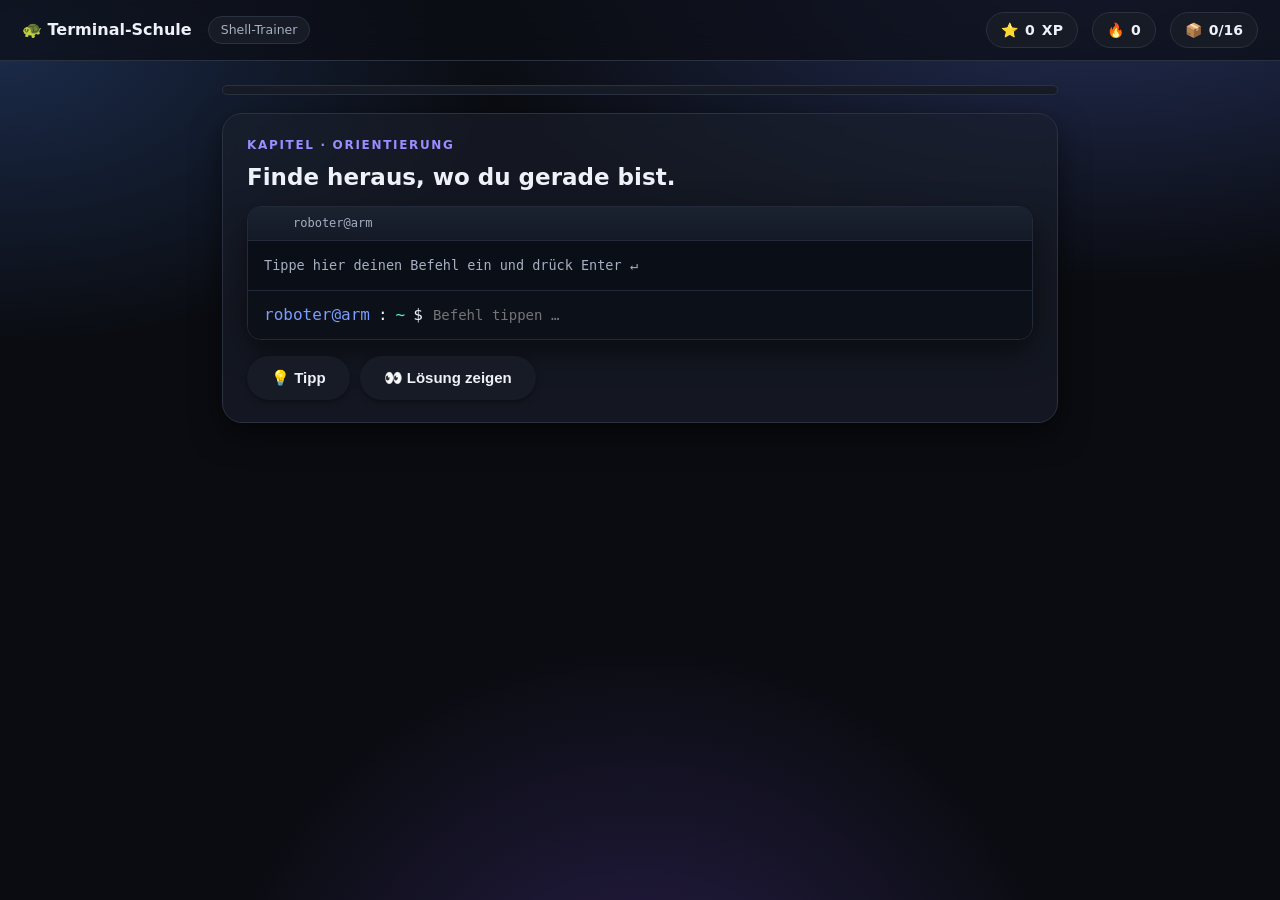
==== lernen/trainer/index.html @ f3b768ee "Lern-Website "Terminal-Schule" + Duolingo-Shell-Trainer + GH-Pages-Deploy Neuer Ordner lernen/ als e" ====
<!doctype html>
<html lang="de">
<head>
<meta charset="utf-8">
<meta name="viewport" content="width=device-width, initial-scale=1">
<title>Shell-Trainer 🎮 — Terminal-Schule</title>
<link rel="stylesheet" href="../style.css">
<style>
  .tnav{display:flex;align-items:center;gap:16px;padding:12px 22px;border-bottom:1px solid var(--outline);
    background:rgba(12,14,20,.7);backdrop-filter:blur(14px);position:sticky;top:0;z-index:50;}
  .stats{display:flex;gap:14px;margin-left:auto;align-items:center;flex-wrap:wrap;}
  .pill{display:flex;align-items:center;gap:7px;background:var(--surface-2);border:1px solid var(--outline);
    border-radius:999px;padding:6px 14px;font-weight:700;font-size:14px;}
  .bar{height:10px;border-radius:999px;background:var(--surface-2);overflow:hidden;border:1px solid var(--outline);}
  .bar>i{display:block;height:100%;background:var(--grad2);width:0;transition:width .4s;}
  .panel{max-width:880px;margin:24px auto;padding:0 22px;}
  .aufgabe{background:var(--glass);border:1px solid var(--outline);border-radius:var(--r);padding:22px 24px;
    box-shadow:var(--e2);backdrop-filter:blur(8px);}
  .aufgabe .kap{font-size:12px;font-weight:800;letter-spacing:.14em;text-transform:uppercase;color:var(--violet);}
  .aufgabe h2{font-size:23px;margin:8px 0 6px;}
  .hint{margin-top:12px;padding:12px 14px;border-radius:12px;background:#1a2236;border:1px dashed #3a4a6e;
    color:#cdd9f2;font-size:14px;display:none;}
  .hint code,.aufgabe code{background:#0b0f17;padding:2px 7px;border-radius:6px;color:var(--termgreen);font-family:ui-monospace,monospace;}
  .konsole{margin-top:16px;background:#0a0e16;border:1px solid #232b3a;border-radius:14px;box-shadow:var(--e2);overflow:hidden;}
  .konsole .bar2{display:flex;align-items:center;gap:8px;height:34px;padding:0 13px;background:linear-gradient(180deg,#1b2230,#141a26);border-bottom:1px solid #232b3a;}
  .scroll{padding:14px 16px;max-height:300px;overflow:auto;font-family:ui-monospace,monospace;font-size:13.5px;line-height:1.55;color:#d7e3f4;white-space:pre-wrap;}
  .scroll .pr{color:var(--primary);} .scroll .cmd{color:#fff;} .scroll .dir{color:var(--cyan);}
  .scroll .ok{color:var(--termgreen);} .scroll .err{color:#ff8585;} .scroll .mut{color:var(--muted);}
  .eingabe{display:flex;align-items:center;gap:8px;padding:11px 16px;border-top:1px solid #232b3a;background:#0b1019;font-family:ui-monospace,monospace;}
  .eingabe .pr{color:var(--primary);white-space:nowrap;} .eingabe .dir{color:var(--cyan);}
  .eingabe input{flex:1;background:transparent;border:none;outline:none;color:#fff;font-family:ui-monospace,monospace;font-size:14px;}
  .aktionen{display:flex;gap:10px;flex-wrap:wrap;margin-top:16px;}
  .erfolg{display:none;margin-top:16px;padding:16px 18px;border-radius:14px;background:linear-gradient(135deg,#143a2a,#16352f);
    border:1px solid #2f7a5a;color:#caffe6;font-weight:600;align-items:center;gap:12px;}
  .erfolg.an{display:flex;}
  .konfetti{position:fixed;top:-20px;font-size:22px;pointer-events:none;z-index:99;animation:fall linear forwards;}
  @keyframes fall{to{transform:translateY(105vh) rotate(540deg);opacity:.9;}}
  .ende{text-align:center;}
  .ende .pokal{font-size:70px;}
</style>
</head>
<body>

<div class="tnav">
  <a class="logo" href="../" style="text-decoration:none;color:var(--text);font-weight:800;">🐢 Terminal-Schule</a>
  <span class="badge">Shell-Trainer</span>
  <div class="stats">
    <span class="pill">⭐ <span id="xp">0</span> XP</span>
    <span class="pill">🔥 <span id="streak">0</span></span>
    <span class="pill">📦 <span id="fortschritt">0/0</span></span>
  </div>
</div>

<div class="panel">
  <div class="bar" style="margin-bottom:18px;"><i id="balken"></i></div>
  <div id="inhalt"></div>
</div>

<script>
/* ---------------- simuliertes Dateisystem ---------------- */
const HOME = ["home","roboter"];
const frischesFS = () => ({home:{t:"d",c:{roboter:{t:"d",c:{
  roboterarm:{t:"d",c:{
    service:{t:"d",c:{"robot_service.py":{t:"f",c:"# der Roboter-Webserver"}}},
    web:{t:"d",c:{}},
    deploy:{t:"d",c:{"hotspot.sh":{t:"f",c:"#!/usr/bin/env bash"}}},
    "README.md":{t:"f",c:"# roboterarm\nDein Roboterarm zum Selberbauen!"},
    "install.sh":{t:"f",c:"#!/usr/bin/env bash"}
  }},
  bilder:{t:"d",c:{"arm.png":{t:"f",c:"(ein Bild)"},"katze.jpg":{t:"f",c:"(miau)"}}},
  "notizen.txt":{t:"f",c:"Hallo Roboter! Heute lerne ich das Terminal."}
}}}}});
let FS, cwd;
function reset(){ FS = frischesFS(); cwd = HOME.slice(); }
function knoten(arr){ let n={t:"d",c:FS}; for(const s of arr){ if(!n.c||!n.c[s]) return null; n=n.c[s]; } return n; }
function elternC(arr){ const p=arr.slice(0,-1); const n=knoten(p); return n&&n.t==="d"?n.c:null; }
function aufloesen(arg){
  let segs;
  if(arg==="~"||arg===undefined) return HOME.slice();
  if(arg.startsWith("/")) segs=arg.split("/").filter(Boolean);
  else if(arg.startsWith("~/")) segs=HOME.concat(arg.slice(2).split("/").filter(Boolean));
  else segs=cwd.concat(arg.split("/").filter(Boolean));
  const out=[]; for(const s of segs){ if(s===".")continue; if(s===".."){out.pop();} else out.push(s); }
  return out;
}
function pfadStr(arr){
  if(arr.length>=2&&arr[0]==="home"&&arr[1]==="roboter"){
    const rest=arr.slice(2); return rest.length?"~/"+rest.join("/"):"~";
  }
  return "/"+arr.join("/");
}
const esc = s => String(s).replace(/[&<>]/g,c=>({"&":"&amp;","<":"&lt;",">":"&gt;"}[c]));

/* ---------------- Befehle ---------------- */
function fuehreAus(zeile){
  const t = zeile.trim().match(/"[^"]*"|\S+/g) || [];
  const name = t[0], args = t.slice(1).map(a=>a.replace(/^"|"$/g,""));
  const o = [];
  const fehler = m => o.push(`<span class="err">${esc(m)}</span>`);
  if(!name) return {o, name:"", args};
  switch(name){
    case "pwd": o.push(pfadStr(cwd)); break;
    case "ls": {
      const ziel = args.find(a=>!a.startsWith("-"));
      const n = knoten(ziel?aufloesen(ziel):cwd);
      if(!n) fehler(`ls: ${ziel}: nicht gefunden`);
      else if(n.t==="f") o.push(esc(ziel));
      else { const k=Object.keys(n.c); o.push(k.length?k.map(x=>n.c[x].t==="d"?`<span class="dir">${esc(x)}/</span>`:esc(x)).join("  "):'<span class="mut">(leer)</span>'); }
      break;
    }
    case "cd": {
      const arr = aufloesen(args[0]); const n = knoten(arr);
      if(!n) fehler(`cd: ${args[0]}: nicht gefunden`);
      else if(n.t!=="d") fehler(`cd: ${args[0]}: kein Ordner`);
      else cwd = arr;
      break;
    }
    case "cat": {
      if(!args[0]){ fehler("cat: welche Datei?"); break; }
      const n = knoten(aufloesen(args[0]));
      if(!n) fehler(`cat: ${args[0]}: nicht gefunden`);
      else if(n.t!=="f") fehler(`cat: ${args[0]}: ist ein Ordner`);
      else o.push(esc(n.c));
      break;
    }
    case "mkdir": {
      if(!args[0]){ fehler("mkdir: welcher Name?"); break; }
      const c = knoten(cwd).c; if(c[args[0]]) fehler(`mkdir: ${args[0]}: gibt es schon`);
      else c[args[0]]={t:"d",c:{}};
      break;
    }
    case "touch": {
      if(!args[0]){ fehler("touch: welcher Name?"); break; }
      knoten(cwd).c[args[0]] ??= {t:"f",c:""};
      break;
    }
    case "rm": {
      const ziel = args.find(a=>!a.startsWith("-"));
      if(!ziel){ fehler("rm: was löschen?"); break; }
      const arr=aufloesen(ziel), c=elternC(arr), nm=arr[arr.length-1];
      if(!c||!c[nm]) fehler(`rm: ${ziel}: nicht gefunden`);
      else if(c[nm].t==="d"&&!args.includes("-r")) fehler(`rm: ${ziel}: ist ein Ordner (nutze rm -r)`);
      else delete c[nm];
      break;
    }
    case "echo": {
      const i = args.indexOf(">");
      if(i>=0&&args[i+1]){ knoten(cwd).c[args[i+1]]={t:"f",c:args.slice(0,i).join(" ")}; }
      else o.push(esc(args.join(" ")));
      break;
    }
    case "clear": return {o:[], name, args, clear:true};
    case "help":
      o.push('Befehle: <span class="cmd">pwd ls cd cat mkdir touch rm echo clear</span>');
      o.push('Roboter: <span class="cmd">git pull · ./install.sh · python3 service/robot_service.py</span>');
      break;
    case "git":
      if(args[0]==="pull"){ pfadStr(cwd).includes("roboterarm") ? o.push('<span class="ok">Bereits aktuell.</span>') : fehler("git: hier ist kein Projekt (geh in roboterarm)"); }
      else fehler(`git: '${args[0]||""}' kenne ich hier nicht`);
      break;
    case "./install.sh":
      if(knoten(cwd).c&&knoten(cwd).c["install.sh"]){
        o.push('<span class="mut">Pakete werden installiert …</span>');
        o.push('<span class="mut">Servos werden eingerichtet …</span>');
        o.push('<span class="ok">✓ Fertig! Du kannst jetzt den Server starten.</span>');
      } else fehler("./install.sh: nicht gefunden (geh in roboterarm)");
      break;
    case "python3":
      if((args[0]||"").endsWith("robot_service.py"))
        o.push('<span class="ok">✓ Server läuft: http://10.42.0.1:8765</span>');
      else fehler(`python3: ${args[0]||""}: nicht gefunden`);
      break;
    case "sudo":
      if(args.join(" ").includes("restart roboterarm")) o.push('<span class="ok">✓ Dienst neu gestartet.</span>');
      else fehler("sudo: das brauchst du hier nicht");
      break;
    default: fehler(`${name}: Befehl nicht gefunden. Tippe help`);
  }
  return {o, name, args};
}

/* ---------------- Lektionen ---------------- */
const L = [
  {kap:"Orientierung", text:"Finde heraus, <b>wo</b> du gerade bist.", hint:"Der Befehl heißt <code>pwd</code> (print working directory).", loesung:"pwd", ok:c=>c.name==="pwd"},
  {kap:"Orientierung", text:"Lass dir anzeigen, <b>was</b> hier alles liegt.", hint:"<code>ls</code> = list (auflisten).", loesung:"ls", ok:c=>c.name==="ls"},
  {kap:"Bewegen", text:"Geh in den Ordner <code>roboterarm</code> hinein.", hint:"<code>cd ordnername</code> = change directory.", loesung:"cd roboterarm", ok:c=>c.cwd==="~/roboterarm"},
  {kap:"Bewegen", text:"Schau nach, was im Roboter-Projekt steckt.", hint:"Wieder <code>ls</code> — aber jetzt bist du woanders.", loesung:"ls", ok:c=>c.name==="ls"&&c.cwd==="~/roboterarm"},
  {kap:"Bewegen", text:"Geh noch tiefer — in den Ordner <code>service</code>.", hint:"<code>cd service</code>", loesung:"cd service", ok:c=>c.cwd.endsWith("/service")},
  {kap:"Bewegen", text:"Geh einen Ordner <b>zurück</b>.", hint:"Zwei Punkte bedeuten: einen hoch. <code>cd ..</code>", loesung:"cd ..", ok:c=>c.cwd==="~/roboterarm"},
  {kap:"Bewegen", text:"Geh ganz zurück <b>nach Hause</b> (dein Start-Ordner).", hint:"<code>cd</code> ohne alles, oder <code>cd ~</code>", loesung:"cd", ok:c=>c.cwd==="~"},
  {kap:"Lesen", text:"Lies die Datei <code>notizen.txt</code> vor.", hint:"<code>cat dateiname</code> zeigt den Inhalt.", loesung:"cat notizen.txt", ok:c=>c.name==="cat"&&c.args[0]==="notizen.txt"},
  {kap:"Erschaffen", text:"Erstelle einen neuen Ordner namens <code>meine_posen</code>.", hint:"<code>mkdir meine_posen</code>", loesung:"mkdir meine_posen", ok:c=>!!(knoten(cwd).c&&knoten(cwd).c["meine_posen"])},
  {kap:"Erschaffen", text:"Erstelle eine leere Datei <code>idee.txt</code>.", hint:"<code>touch idee.txt</code>", loesung:"touch idee.txt", ok:c=>!!(knoten(cwd).c&&knoten(cwd).c["idee.txt"])},
  {kap:"Aufräumen", text:"Lösche die Datei <code>idee.txt</code> wieder.", hint:"<code>rm idee.txt</code> (rm = remove).", loesung:"rm idee.txt", ok:c=>!(knoten(cwd).c&&knoten(cwd).c["idee.txt"])},
  {kap:"Aufräumen", text:"Mach den Bildschirm <b>sauber</b>.", hint:"<code>clear</code>", loesung:"clear", ok:c=>c.name==="clear"},
  {kap:"Roboter steuern", text:"Geh ins Projekt <code>roboterarm</code>.", hint:"<code>cd roboterarm</code> (von zu Hause aus).", loesung:"cd roboterarm", ok:c=>c.cwd==="~/roboterarm"},
  {kap:"Roboter steuern", text:"Hol die neueste Version mit <b>git</b>.", hint:"<code>git pull</code>", loesung:"git pull", ok:c=>c.name==="git"&&c.args[0]==="pull"},
  {kap:"Roboter steuern", text:"Installiere alles mit dem install-Skript.", hint:"<code>./install.sh</code> — der Punkt-Schrägstrich startet ein Skript hier.", loesung:"./install.sh", ok:c=>c.name==="./install.sh"},
  {kap:"Roboter steuern", text:"<b>Starte den Roboter-Server!</b> 🚀", hint:"<code>python3 service/robot_service.py</code>", loesung:"python3 service/robot_service.py", ok:c=>c.name==="python3"&&(c.args[0]||"").endsWith("robot_service.py")},
];

/* ---------------- Zustand & Rendern ---------------- */
let idx=0, xp=0, streak=0, tippBenutzt=false, verlauf=[];
function laden(){ try{ const s=JSON.parse(localStorage.getItem("shelltrainer")||"{}"); idx=s.idx||0; xp=s.xp||0; streak=s.streak||0; }catch(e){} }
function speichern(){ localStorage.setItem("shelltrainer", JSON.stringify({idx,xp,streak})); }

function termHTML(){
  const zeilen = verlauf.map(z=>z).join("\n");
  return `<div class="konsole">
    <div class="bar2"><span class="dot r"></span><span class="dot y"></span><span class="dot g"></span>
      <span class="titel" style="margin-left:8px;color:var(--muted);font-family:ui-monospace,monospace;font-size:12px;">roboter@arm</span></div>
    <div class="scroll" id="scroll">${zeilen||'<span class="mut">Tippe hier deinen Befehl ein und drück Enter ↵</span>'}</div>
    <div class="eingabe"><span class="pr">roboter@arm</span>:<span class="dir">${esc(pfadStr(cwd))}</span>$
      <input id="eingabe" autocomplete="off" autocapitalize="off" spellcheck="false" placeholder="Befehl tippen …"></div>
  </div>`;
}

function render(){
  const total=L.length;
  document.getElementById("xp").textContent=xp;
  document.getElementById("streak").textContent=streak;
  document.getElementById("fortschritt").textContent=`${Math.min(idx,total)}/${total}`;
  document.getElementById("balken").style.width=(idx/total*100)+"%";

  if(idx>=total){ ende(); return; }
  const l=L[idx];
  document.getElementById("inhalt").innerHTML=`
    <div class="aufgabe">
      <div class="kap">Kapitel · ${l.kap}</div>
      <h2>${l.text}</h2>
      <div class="hint" id="hint">💡 ${l.hint}</div>
      ${termHTML()}
      <div class="erfolg" id="erfolg"></div>
      <div class="aktionen">
        <button class="btn" onclick="zeigeHint()">💡 Tipp</button>
        <button class="btn" onclick="zeigeLoesung()">👀 Lösung zeigen</button>
        <button class="btn primary" id="weiter" style="display:none;margin-left:auto;" onclick="weiter()">Weiter →</button>
      </div>
    </div>`;
  const inp=document.getElementById("eingabe");
  inp.focus();
  inp.addEventListener("keydown",e=>{ if(e.key==="Enter"){ eingeben(inp.value); inp.value=""; } });
}

function eingeben(zeile){
  if(!zeile.trim()){ return; }
  const r=fuehreAus(zeile);
  verlauf.push(`<span class="pr">roboter@arm</span>:<span class="dir">${esc(pfadStr(cwd))}</span>$ <span class="cmd">${esc(zeile)}</span>`);
  if(r.clear){ verlauf=[]; }
  else r.o.forEach(z=>verlauf.push(z));
  const ctx={name:r.name,args:r.args,cwd:pfadStr(cwd)};
  const geschafft = L[idx].ok(ctx);
  // Terminal neu zeichnen, Eingabe-Fokus halten
  const scrollWrap=document.querySelector(".konsole");
  scrollWrap.outerHTML=termHTML();
  const inp=document.getElementById("eingabe");
  inp.addEventListener("keydown",e=>{ if(e.key==="Enter"){ eingeben(inp.value); inp.value=""; } });
  const sc=document.getElementById("scroll"); sc.scrollTop=sc.scrollHeight;
  if(geschafft) erfolg(); else inp.focus();
}

function erfolg(){
  const punkte = tippBenutzt?6:12;
  xp+=punkte; streak = tippBenutzt?0:streak+1; speichern();
  document.getElementById("xp").textContent=xp;
  document.getElementById("streak").textContent=streak;
  const e=document.getElementById("erfolg");
  e.className="erfolg an";
  e.innerHTML=`<span style="font-size:24px;">🎉</span> <b>Richtig!</b> +${punkte} XP${tippBenutzt?"":` · Serie 🔥${streak}`}`;
  document.getElementById("weiter").style.display="inline-flex";
  document.getElementById("eingabe").disabled=true;
  const lob=["Stark!","Perfekt!","Profi!","Weiter so!","Genau!"];
  if(!tippBenutzt&&Math.random()<.6) konfettiSchauer(8);
}

function weiter(){ idx++; tippBenutzt=false; speichern(); render(); }
function zeigeHint(){ document.getElementById("hint").style.display="block"; }
function zeigeLoesung(){
  tippBenutzt=true; document.getElementById("hint").style.display="block";
  const inp=document.getElementById("eingabe"); if(inp){ inp.value=L[idx].loesung; inp.focus(); }
}

function ende(){
  document.getElementById("balken").style.width="100%";
  document.getElementById("inhalt").innerHTML=`
    <div class="aufgabe ende">
      <div class="pokal">🏆</div>
      <h2>Geschafft — du bist Shell-Profi!</h2>
      <p class="lead" style="margin:6px auto 18px;">Du hast <b>${xp} XP</b> gesammelt. Jetzt kannst du den
        echten Roboter-Computer steuern. 🤖</p>
      <div style="display:flex;gap:12px;justify-content:center;flex-wrap:wrap;">
        <a class="btn primary gross" href="../#skript">Zum Roboter-Spickzettel</a>
        <button class="btn gross" onclick="nochmal()">🔁 Nochmal üben</button>
      </div>
    </div>`;
  konfettiSchauer(40);
}
function nochmal(){ idx=0;xp=0;streak=0;tippBenutzt=false;verlauf=[];reset();speichern();render(); }

function konfettiSchauer(n){
  const emo=["🎉","⭐","🟦","🟪","🟩","✨","🤖"];
  for(let i=0;i<n;i++){ const d=document.createElement("div"); d.className="konfetti";
    d.textContent=emo[i%emo.length]; d.style.left=Math.random()*100+"vw";
    d.style.animationDuration=(2+Math.random()*2)+"s"; d.style.animationDelay=(Math.random()*.5)+"s";
    document.body.appendChild(d); setTimeout(()=>d.remove(),4500); }
}

reset(); laden(); render();
</script>
</body>
</html>
---- lernen/style.css ----
/* Terminal-Schule — gemeinsames Design (dunkel, „krass", 3D, offline, ohne Web-Fonts) */
:root{
  --bg:#0a0c11; --surface:#12151d; --surface-2:#171b25; --glass:rgba(28,33,46,.6);
  --primary:#7c9dff; --violet:#9b8cff; --green:#54e0a0; --termgreen:#6ef3a5;
  --amber:#fbbf24; --pink:#f472b6; --cyan:#5eead4; --red:#ef4444;
  --text:#eef1f8; --muted:#a6b0c2; --outline:#2a3140;
  --grad:linear-gradient(135deg,#6f8cff,#9a7cff); --grad2:linear-gradient(135deg,#54e0a0,#5eead4);
  --e1:0 2px 6px rgba(0,0,0,.4); --e2:0 12px 30px rgba(0,0,0,.5); --e3:0 30px 70px rgba(0,0,0,.6);
  --r:20px;
}
*{box-sizing:border-box;}
html{scroll-behavior:smooth;}
body{margin:0;color:var(--text);font-family:system-ui,-apple-system,"Segoe UI",Roboto,sans-serif;line-height:1.6;
  background:
    radial-gradient(1200px 600px at 85% -5%, #25305a 0%, transparent 55%),
    radial-gradient(1000px 600px at 0% 5%, #1b2b4a 0%, transparent 50%),
    radial-gradient(800px 800px at 50% 120%, #2a1f4d 0%, transparent 55%),
    var(--bg);
  background-attachment:fixed;}
a{color:var(--primary);text-decoration:none;}
h1,h2,h3{line-height:1.15;margin:0 0 .4em;}
.wrap{max-width:1080px;margin:0 auto;padding:0 22px;}
.grad-text{background:var(--grad);-webkit-background-clip:text;background-clip:text;color:transparent;}

/* Top-Navigation */
.nav{position:sticky;top:0;z-index:50;display:flex;align-items:center;gap:18px;flex-wrap:wrap;
  padding:12px 22px;background:rgba(12,14,20,.7);backdrop-filter:blur(14px);border-bottom:1px solid var(--outline);}
.nav .logo{font-weight:800;font-size:18px;letter-spacing:.3px;}
.nav .links{display:flex;gap:6px;flex-wrap:wrap;margin-left:auto;}
.nav .links a{color:var(--muted);padding:7px 13px;border-radius:999px;font-size:14px;font-weight:600;transition:.15s;}
.nav .links a:hover{background:var(--surface-2);color:var(--text);}

/* Buttons */
.btn{display:inline-flex;align-items:center;gap:9px;border:none;cursor:pointer;font-weight:700;font-size:15px;
  padding:13px 24px;border-radius:999px;background:var(--surface-2);color:var(--text);box-shadow:var(--e1);
  transition:transform .12s,box-shadow .2s,filter .2s;text-decoration:none;}
.btn:hover{transform:translateY(-2px);box-shadow:var(--e2);}
.btn.primary{background:var(--grad);color:#fff;}
.btn.green{background:var(--grad2);color:#05231a;}
.btn.gross{font-size:17px;padding:16px 30px;}

/* Sektionen */
section{padding:74px 0;}
.kapitel{font-size:13px;font-weight:800;letter-spacing:.15em;text-transform:uppercase;color:var(--primary);
  display:inline-flex;align-items:center;gap:8px;margin-bottom:10px;}
.kapitel .nr{display:inline-grid;place-items:center;width:26px;height:26px;border-radius:50%;
  background:var(--primary-container,#22305a);color:#dbe4ff;font-size:13px;}
h2.titel{font-size:34px;font-weight:800;}
.lead{font-size:18px;color:var(--muted);max-width:62ch;}

/* Glas-Karten */
.karte{background:var(--glass);border:1px solid var(--outline);border-radius:var(--r);padding:22px;
  box-shadow:var(--e1);backdrop-filter:blur(8px);}
.grid{display:grid;gap:18px;}
.g2{grid-template-columns:1fr 1fr;} .g3{grid-template-columns:repeat(3,1fr);} .g4{grid-template-columns:repeat(4,1fr);}
@media(max-width:860px){.g2,.g3,.g4{grid-template-columns:1fr;}}

/* 3D-Terminal-Fenster (SVG-frei, reines CSS) */
.fenster{border-radius:14px;overflow:hidden;border:1px solid #2b3344;background:#0b0f17;box-shadow:var(--e3);}
.fenster .bar{display:flex;align-items:center;gap:8px;height:38px;padding:0 14px;
  background:linear-gradient(180deg,#1b2230,#141a26);border-bottom:1px solid #232b3a;}
.fenster .bar .dot{width:13px;height:13px;border-radius:50%;}
.dot.r{background:#ff5f57;} .dot.y{background:#febc2e;} .dot.g{background:#28c840;}
.fenster .bar .titel{margin-left:10px;font-size:12.5px;color:var(--muted);font-family:ui-monospace,monospace;}
.term{font-family:ui-monospace,"SF Mono",Menlo,monospace;font-size:14px;padding:18px;color:#d7e3f4;
  white-space:pre-wrap;min-height:60px;}
.term .pr{color:var(--primary);} .term .cmd{color:#fff;font-weight:600;} .term .ok{color:var(--termgreen);}
.term .mut{color:var(--muted);} .term .dir{color:var(--cyan);}
.tilt{transform:perspective(1400px) rotateX(6deg) rotateY(-7deg);transition:transform .4s;}
.tilt:hover{transform:perspective(1400px) rotateX(2deg) rotateY(-2deg);}
.blink{animation:blink 1s steps(1) infinite;} @keyframes blink{50%{opacity:0;}}
.float{animation:float 6s ease-in-out infinite;} @keyframes float{50%{transform:translateY(-12px);}}

/* Befehls-Karten */
.cmd-karte{background:var(--surface);border:1px solid var(--outline);border-radius:16px;padding:18px;
  box-shadow:var(--e1);transition:transform .14s,box-shadow .14s,border-color .14s;}
.cmd-karte:hover{transform:translateY(-4px);box-shadow:var(--e2);border-color:var(--primary);}
.cmd-karte .ikon{width:44px;height:44px;border-radius:12px;display:grid;place-items:center;margin-bottom:12px;
  background:var(--grad);box-shadow:var(--e1);}
.cmd-karte code{font-size:17px;font-weight:700;color:var(--primary);font-family:ui-monospace,monospace;}
.cmd-karte p{color:var(--muted);font-size:14px;margin:6px 0 12px;}
.mini{background:#0b0f17;border:1px solid var(--outline);border-radius:10px;padding:10px 12px;
  font-family:ui-monospace,monospace;font-size:12.5px;color:#cfe;}

/* Kopier-Codeblock */
.code{position:relative;background:#0b0f17;border:1px solid var(--outline);border-radius:14px;padding:16px 18px;
  font-family:ui-monospace,monospace;font-size:13.5px;color:#dbe7ff;overflow-x:auto;box-shadow:var(--e1);margin:10px 0;}
.code .c{color:var(--muted);} .code .p{color:var(--green);}
.copy{position:absolute;top:10px;right:10px;background:var(--surface-2);border:1px solid var(--outline);color:var(--muted);
  border-radius:9px;padding:5px 11px;font-size:12px;cursor:pointer;}
.copy:hover{color:var(--text);border-color:var(--primary);}

.foot{padding:40px 0 60px;color:var(--muted);font-size:13.5px;border-top:1px solid var(--outline);}
.badge{display:inline-block;background:var(--surface-2);border:1px solid var(--outline);border-radius:999px;
  padding:3px 12px;font-size:12.5px;color:var(--muted);}
.sr-only{position:absolute;width:1px;height:1px;overflow:hidden;clip:rect(0 0 0 0);}
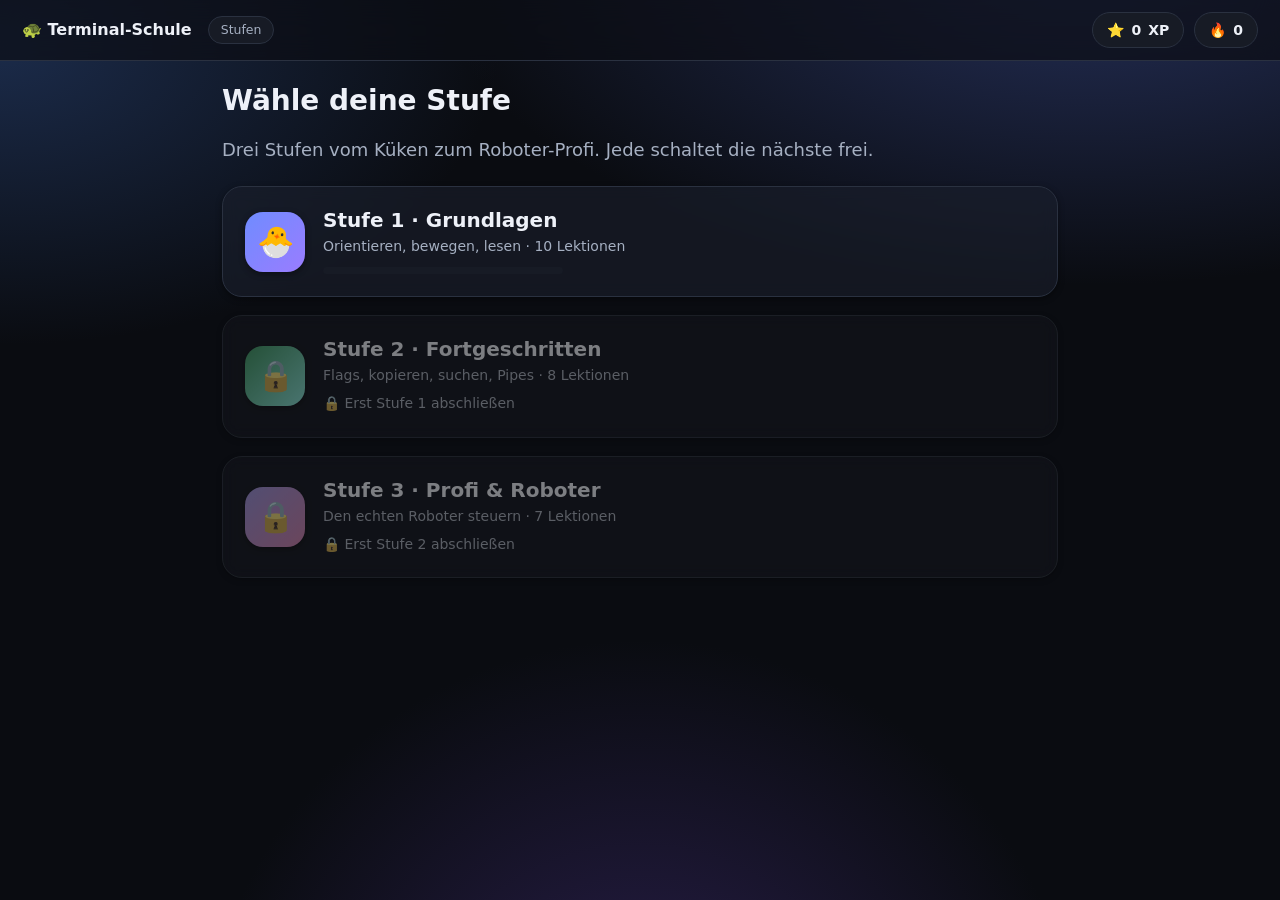
==== commit 4ba9d419: "Lern-Website: epische Geschichte, 3-Stufen-Trainer, PWA-Offline-Caching - index.html: cinematische G" ====
--- a/lernen/trainer/index.html
+++ b/lernen/trainer/index.html
@@ -4,26 +4,46 @@
 <meta charset="utf-8">
 <meta name="viewport" content="width=device-width, initial-scale=1">
 <title>Shell-Trainer 🎮 — Terminal-Schule</title>
+<meta name="theme-color" content="#0a0c11">
+<link rel="manifest" href="../manifest.json">
+<link rel="icon" href="../icon.svg" type="image/svg+xml">
 <link rel="stylesheet" href="../style.css">
 <style>
   .tnav{display:flex;align-items:center;gap:16px;padding:12px 22px;border-bottom:1px solid var(--outline);
     background:rgba(12,14,20,.7);backdrop-filter:blur(14px);position:sticky;top:0;z-index:50;}
-  .stats{display:flex;gap:14px;margin-left:auto;align-items:center;flex-wrap:wrap;}
+  .stats{display:flex;gap:10px;margin-left:auto;align-items:center;flex-wrap:wrap;}
   .pill{display:flex;align-items:center;gap:7px;background:var(--surface-2);border:1px solid var(--outline);
     border-radius:999px;padding:6px 14px;font-weight:700;font-size:14px;}
   .bar{height:10px;border-radius:999px;background:var(--surface-2);overflow:hidden;border:1px solid var(--outline);}
   .bar>i{display:block;height:100%;background:var(--grad2);width:0;transition:width .4s;}
   .panel{max-width:880px;margin:24px auto;padding:0 22px;}
+  /* Stufen-Auswahl */
+  .stufen{display:grid;gap:18px;}
+  .stufe{position:relative;display:flex;gap:18px;align-items:center;padding:22px;border-radius:var(--r);
+    background:var(--glass);border:1px solid var(--outline);box-shadow:var(--e1);cursor:pointer;
+    transition:transform .14s,box-shadow .14s,border-color .14s;backdrop-filter:blur(8px);}
+  .stufe:hover{transform:translateY(-3px);box-shadow:var(--e2);border-color:var(--primary);}
+  .stufe.zu{opacity:.5;filter:grayscale(.4);cursor:not-allowed;}
+  .stufe .nr{width:60px;height:60px;border-radius:18px;display:grid;place-items:center;font-size:30px;
+    background:var(--grad);box-shadow:var(--e1);flex:0 0 auto;}
+  .stufe.s2 .nr{background:linear-gradient(135deg,#16a34a,#5eead4);}
+  .stufe.s3 .nr{background:linear-gradient(135deg,#9b8cff,#f472b6);}
+  .stufe h3{margin:0 0 3px;font-size:20px;} .stufe p{margin:0;color:var(--muted);font-size:14px;}
+  .stufe .mini-bar{height:7px;border-radius:999px;background:var(--surface-2);margin-top:9px;overflow:hidden;max-width:240px;}
+  .stufe .mini-bar>i{display:block;height:100%;background:var(--grad2);}
+  .stufe .haken{position:absolute;top:14px;right:16px;color:var(--green);font-weight:800;}
+  .schloss{position:absolute;top:14px;right:16px;opacity:.7;}
+  /* Lektion */
   .aufgabe{background:var(--glass);border:1px solid var(--outline);border-radius:var(--r);padding:22px 24px;
     box-shadow:var(--e2);backdrop-filter:blur(8px);}
   .aufgabe .kap{font-size:12px;font-weight:800;letter-spacing:.14em;text-transform:uppercase;color:var(--violet);}
-  .aufgabe h2{font-size:23px;margin:8px 0 6px;}
+  .aufgabe h2{font-size:22px;margin:8px 0 6px;}
   .hint{margin-top:12px;padding:12px 14px;border-radius:12px;background:#1a2236;border:1px dashed #3a4a6e;
     color:#cdd9f2;font-size:14px;display:none;}
   .hint code,.aufgabe code{background:#0b0f17;padding:2px 7px;border-radius:6px;color:var(--termgreen);font-family:ui-monospace,monospace;}
   .konsole{margin-top:16px;background:#0a0e16;border:1px solid #232b3a;border-radius:14px;box-shadow:var(--e2);overflow:hidden;}
   .konsole .bar2{display:flex;align-items:center;gap:8px;height:34px;padding:0 13px;background:linear-gradient(180deg,#1b2230,#141a26);border-bottom:1px solid #232b3a;}
-  .scroll{padding:14px 16px;max-height:300px;overflow:auto;font-family:ui-monospace,monospace;font-size:13.5px;line-height:1.55;color:#d7e3f4;white-space:pre-wrap;}
+  .scroll{padding:14px 16px;max-height:280px;overflow:auto;font-family:ui-monospace,monospace;font-size:13.5px;line-height:1.55;color:#d7e3f4;white-space:pre-wrap;}
   .scroll .pr{color:var(--primary);} .scroll .cmd{color:#fff;} .scroll .dir{color:var(--cyan);}
   .scroll .ok{color:var(--termgreen);} .scroll .err{color:#ff8585;} .scroll .mut{color:var(--muted);}
   .eingabe{display:flex;align-items:center;gap:8px;padding:11px 16px;border-top:1px solid #232b3a;background:#0b1019;font-family:ui-monospace,monospace;}
@@ -35,277 +55,278 @@
   .erfolg.an{display:flex;}
   .konfetti{position:fixed;top:-20px;font-size:22px;pointer-events:none;z-index:99;animation:fall linear forwards;}
   @keyframes fall{to{transform:translateY(105vh) rotate(540deg);opacity:.9;}}
-  .ende{text-align:center;}
-  .ende .pokal{font-size:70px;}
+  .ende{text-align:center;} .ende .pokal{font-size:70px;}
 </style>
 </head>
 <body>
 
 <div class="tnav">
   <a class="logo" href="../" style="text-decoration:none;color:var(--text);font-weight:800;">🐢 Terminal-Schule</a>
-  <span class="badge">Shell-Trainer</span>
+  <span class="badge" id="ortBadge">Stufen</span>
   <div class="stats">
     <span class="pill">⭐ <span id="xp">0</span> XP</span>
     <span class="pill">🔥 <span id="streak">0</span></span>
-    <span class="pill">📦 <span id="fortschritt">0/0</span></span>
   </div>
 </div>
 
-<div class="panel">
-  <div class="bar" style="margin-bottom:18px;"><i id="balken"></i></div>
-  <div id="inhalt"></div>
-</div>
+<div class="panel"><div id="inhalt"></div></div>
 
 <script>
-/* ---------------- simuliertes Dateisystem ---------------- */
-const HOME = ["home","roboter"];
-const frischesFS = () => ({home:{t:"d",c:{roboter:{t:"d",c:{
+/* ============ simuliertes Dateisystem ============ */
+const HOME=["home","roboter"];
+const frischesFS=()=>({home:{t:"d",c:{roboter:{t:"d",c:{
   roboterarm:{t:"d",c:{
-    service:{t:"d",c:{"robot_service.py":{t:"f",c:"# der Roboter-Webserver"}}},
-    web:{t:"d",c:{}},
-    deploy:{t:"d",c:{"hotspot.sh":{t:"f",c:"#!/usr/bin/env bash"}}},
-    "README.md":{t:"f",c:"# roboterarm\nDein Roboterarm zum Selberbauen!"},
+    service:{t:"d",c:{"robot_service.py":{t:"f",c:"# der Roboter-Webserver\nport = 8765"}}},
+    web:{t:"d",c:{}}, deploy:{t:"d",c:{"hotspot.sh":{t:"f",c:"#!/usr/bin/env bash"}}},
+    ".git":{t:"d",c:{}}, "README.md":{t:"f",c:"# roboterarm\nDein Roboterarm zum Selberbauen!"},
     "install.sh":{t:"f",c:"#!/usr/bin/env bash"}
   }},
-  bilder:{t:"d",c:{"arm.png":{t:"f",c:"(ein Bild)"},"katze.jpg":{t:"f",c:"(miau)"}}},
-  "notizen.txt":{t:"f",c:"Hallo Roboter! Heute lerne ich das Terminal."}
+  bilder:{t:"d",c:{"arm.png":{t:"f",c:"(bild)"},"katze.jpg":{t:"f",c:"(miau)"},"arm2.png":{t:"f",c:"(bild)"}}},
+  ".geheim":{t:"f",c:"Das Passwort ist: roboter123"},
+  "notizen.txt":{t:"f",c:"Hallo Roboter!\nHeute lerne ich das Terminal.\nMorgen programmiere ich den Arm."}
 }}}}});
-let FS, cwd;
-function reset(){ FS = frischesFS(); cwd = HOME.slice(); }
-function knoten(arr){ let n={t:"d",c:FS}; for(const s of arr){ if(!n.c||!n.c[s]) return null; n=n.c[s]; } return n; }
-function elternC(arr){ const p=arr.slice(0,-1); const n=knoten(p); return n&&n.t==="d"?n.c:null; }
+let FS,cwd;
+function reset(){FS=frischesFS();cwd=HOME.slice();}
+function knoten(arr){let n={t:"d",c:FS};for(const s of arr){if(!n.c||!n.c[s])return null;n=n.c[s];}return n;}
+function elternC(arr){const n=knoten(arr.slice(0,-1));return n&&n.t==="d"?n.c:null;}
 function aufloesen(arg){
   let segs;
-  if(arg==="~"||arg===undefined) return HOME.slice();
-  if(arg.startsWith("/")) segs=arg.split("/").filter(Boolean);
-  else if(arg.startsWith("~/")) segs=HOME.concat(arg.slice(2).split("/").filter(Boolean));
+  if(arg==="~"||arg===undefined)return HOME.slice();
+  if(arg.startsWith("/"))segs=arg.split("/").filter(Boolean);
+  else if(arg.startsWith("~/"))segs=HOME.concat(arg.slice(2).split("/").filter(Boolean));
   else segs=cwd.concat(arg.split("/").filter(Boolean));
-  const out=[]; for(const s of segs){ if(s===".")continue; if(s===".."){out.pop();} else out.push(s); }
+  const out=[];for(const s of segs){if(s===".")continue;if(s===".."){out.pop();}else out.push(s);}
   return out;
 }
 function pfadStr(arr){
-  if(arr.length>=2&&arr[0]==="home"&&arr[1]==="roboter"){
-    const rest=arr.slice(2); return rest.length?"~/"+rest.join("/"):"~";
+  if(arr.length>=2&&arr[0]==="home"&&arr[1]==="roboter"){const r=arr.slice(2);return r.length?"~/"+r.join("/"):"~";}
+  return "/"+arr.join("/");
+}
+const esc=s=>String(s).replace(/[&<>]/g,c=>({"&":"&amp;","<":"&lt;",">":"&gt;"}[c]));
+
+/* ============ Befehls-Engine (Plaintext + HTML) ============ */
+function listePlain(arr,zeigeVersteckt){
+  const n=knoten(arr); if(!n)return null; if(n.t==="f")return [arr[arr.length-1]];
+  let k=Object.keys(n.c); if(!zeigeVersteckt)k=k.filter(x=>!x.startsWith("."));
+  return k.map(x=>n.c[x].t==="d"?x+"/":x);
+}
+function runPlain(tok){
+  const name=tok[0],args=tok.slice(1);
+  if(name==="ls"){const a=args.find(x=>!x.startsWith("-"));const l=listePlain(a?aufloesen(a):cwd,args.some(f=>f.includes("a")));return l||[];}
+  if(name==="cat"){const n=knoten(aufloesen(args[0]||""));return n&&n.t==="f"?String(n.c).split("\n"):[];}
+  if(name==="echo")return [args.join(" ")];
+  return [];
+}
+function fuehreAus(zeile){
+  const roh=zeile.trim();
+  // Pipe: linke Ausgabe in grep filtern
+  if(roh.includes("|")){
+    const teile=roh.split("|").map(s=>s.trim());
+    let zeilen=runPlain(teile[0].match(/"[^"]*"|\S+/g)||[]);
+    for(let i=1;i<teile.length;i++){
+      const t=teile[i].match(/"[^"]*"|\S+/g)||[];
+      if(t[0]==="grep"&&t[1]){const w=t[1].replace(/"/g,"").toLowerCase();zeilen=zeilen.filter(z=>z.toLowerCase().includes(w));}
+      else return {o:[`<span class="err">unbekannt nach | : ${esc(t[0]||"")}</span>`],name:"pipe",args:[],raw:roh};
+    }
+    return {o:zeilen.length?zeilen.map(esc):['<span class="mut">(nichts gefunden)</span>'],name:"pipe",args:[],raw:roh};
   }
-  return "/"+arr.join("/");
-}
-const esc = s => String(s).replace(/[&<>]/g,c=>({"&":"&amp;","<":"&lt;",">":"&gt;"}[c]));
-
-/* ---------------- Befehle ---------------- */
-function fuehreAus(zeile){
-  const t = zeile.trim().match(/"[^"]*"|\S+/g) || [];
-  const name = t[0], args = t.slice(1).map(a=>a.replace(/^"|"$/g,""));
-  const o = [];
-  const fehler = m => o.push(`<span class="err">${esc(m)}</span>`);
-  if(!name) return {o, name:"", args};
+  const t=roh.match(/"[^"]*"|\S+/g)||[];
+  const name=t[0],args=t.slice(1).map(a=>a.replace(/^"|"$/g,""));
+  const o=[],raw=roh; const fehler=m=>o.push(`<span class="err">${esc(m)}</span>`);
+  if(!name)return{o,name:"",args,raw};
   switch(name){
-    case "pwd": o.push(pfadStr(cwd)); break;
-    case "ls": {
-      const ziel = args.find(a=>!a.startsWith("-"));
-      const n = knoten(ziel?aufloesen(ziel):cwd);
-      if(!n) fehler(`ls: ${ziel}: nicht gefunden`);
-      else if(n.t==="f") o.push(esc(ziel));
-      else { const k=Object.keys(n.c); o.push(k.length?k.map(x=>n.c[x].t==="d"?`<span class="dir">${esc(x)}/</span>`:esc(x)).join("  "):'<span class="mut">(leer)</span>'); }
-      break;
-    }
-    case "cd": {
-      const arr = aufloesen(args[0]); const n = knoten(arr);
-      if(!n) fehler(`cd: ${args[0]}: nicht gefunden`);
-      else if(n.t!=="d") fehler(`cd: ${args[0]}: kein Ordner`);
-      else cwd = arr;
-      break;
-    }
-    case "cat": {
-      if(!args[0]){ fehler("cat: welche Datei?"); break; }
-      const n = knoten(aufloesen(args[0]));
-      if(!n) fehler(`cat: ${args[0]}: nicht gefunden`);
-      else if(n.t!=="f") fehler(`cat: ${args[0]}: ist ein Ordner`);
-      else o.push(esc(n.c));
-      break;
-    }
-    case "mkdir": {
-      if(!args[0]){ fehler("mkdir: welcher Name?"); break; }
-      const c = knoten(cwd).c; if(c[args[0]]) fehler(`mkdir: ${args[0]}: gibt es schon`);
-      else c[args[0]]={t:"d",c:{}};
-      break;
-    }
-    case "touch": {
-      if(!args[0]){ fehler("touch: welcher Name?"); break; }
-      knoten(cwd).c[args[0]] ??= {t:"f",c:""};
-      break;
-    }
-    case "rm": {
-      const ziel = args.find(a=>!a.startsWith("-"));
-      if(!ziel){ fehler("rm: was löschen?"); break; }
-      const arr=aufloesen(ziel), c=elternC(arr), nm=arr[arr.length-1];
-      if(!c||!c[nm]) fehler(`rm: ${ziel}: nicht gefunden`);
-      else if(c[nm].t==="d"&&!args.includes("-r")) fehler(`rm: ${ziel}: ist ein Ordner (nutze rm -r)`);
-      else delete c[nm];
-      break;
-    }
-    case "echo": {
-      const i = args.indexOf(">");
-      if(i>=0&&args[i+1]){ knoten(cwd).c[args[i+1]]={t:"f",c:args.slice(0,i).join(" ")}; }
-      else o.push(esc(args.join(" ")));
-      break;
-    }
-    case "clear": return {o:[], name, args, clear:true};
-    case "help":
-      o.push('Befehle: <span class="cmd">pwd ls cd cat mkdir touch rm echo clear</span>');
-      o.push('Roboter: <span class="cmd">git pull · ./install.sh · python3 service/robot_service.py</span>');
-      break;
-    case "git":
-      if(args[0]==="pull"){ pfadStr(cwd).includes("roboterarm") ? o.push('<span class="ok">Bereits aktuell.</span>') : fehler("git: hier ist kein Projekt (geh in roboterarm)"); }
-      else fehler(`git: '${args[0]||""}' kenne ich hier nicht`);
-      break;
-    case "./install.sh":
-      if(knoten(cwd).c&&knoten(cwd).c["install.sh"]){
-        o.push('<span class="mut">Pakete werden installiert …</span>');
-        o.push('<span class="mut">Servos werden eingerichtet …</span>');
-        o.push('<span class="ok">✓ Fertig! Du kannst jetzt den Server starten.</span>');
-      } else fehler("./install.sh: nicht gefunden (geh in roboterarm)");
-      break;
-    case "python3":
-      if((args[0]||"").endsWith("robot_service.py"))
-        o.push('<span class="ok">✓ Server läuft: http://10.42.0.1:8765</span>');
-      else fehler(`python3: ${args[0]||""}: nicht gefunden`);
-      break;
-    case "sudo":
-      if(args.join(" ").includes("restart roboterarm")) o.push('<span class="ok">✓ Dienst neu gestartet.</span>');
-      else fehler("sudo: das brauchst du hier nicht");
-      break;
-    default: fehler(`${name}: Befehl nicht gefunden. Tippe help`);
+    case "pwd":o.push(pfadStr(cwd));break;
+    case "ls":{
+      const ziel=args.find(a=>!a.startsWith("-")),flags=args.filter(a=>a.startsWith("-")).join(""),lang=flags.includes("l");
+      const n=knoten(ziel?aufloesen(ziel):cwd);
+      if(!n)fehler(`ls: ${ziel}: nicht gefunden`);
+      else if(n.t==="f")o.push(esc(ziel));
+      else{let k=Object.keys(n.c);if(!flags.includes("a"))k=k.filter(x=>!x.startsWith("."));
+        if(!k.length){o.push('<span class="mut">(leer)</span>');break;}
+        if(lang)k.forEach(x=>o.push(`${n.c[x].t==="d"?"drwxr-xr-x":"-rw-r--r--"}  ${n.c[x].t==="d"?`<span class="dir">${esc(x)}/</span>`:esc(x)}`));
+        else o.push(k.map(x=>n.c[x].t==="d"?`<span class="dir">${esc(x)}/</span>`:esc(x)).join("  "));}
+      break;}
+    case "cd":{const arr=aufloesen(args[0]);const n=knoten(arr);
+      if(!n)fehler(`cd: ${args[0]}: nicht gefunden`);else if(n.t!=="d")fehler(`cd: ${args[0]}: kein Ordner`);else cwd=arr;break;}
+    case "cat":{if(!args[0]){fehler("cat: welche Datei?");break;}const n=knoten(aufloesen(args[0]));
+      if(!n)fehler(`cat: ${args[0]}: nicht gefunden`);else if(n.t!=="f")fehler(`cat: ${args[0]}: ist ein Ordner`);else o.push(esc(n.c));break;}
+    case "grep":{const w=(args[0]||"").toLowerCase(),f=args[1];if(!w||!f){fehler("grep: nutze  grep wort datei");break;}
+      const n=knoten(aufloesen(f));if(!n||n.t!=="f"){fehler(`grep: ${f}: keine Datei`);break;}
+      const tr=String(n.c).split("\n").filter(z=>z.toLowerCase().includes(w));o.push(tr.length?tr.map(esc).join("\n"):'<span class="mut">(nichts gefunden)</span>');break;}
+    case "mkdir":{if(!args[0]){fehler("mkdir: welcher Name?");break;}const c=knoten(cwd).c;c[args[0]]?fehler(`mkdir: ${args[0]}: gibt es schon`):c[args[0]]={t:"d",c:{}};break;}
+    case "touch":{if(!args[0]){fehler("touch: welcher Name?");break;}knoten(cwd).c[args[0]]??={t:"f",c:""};break;}
+    case "cp":{const[a,b]=args;const c=knoten(cwd).c;if(!a||!b){fehler("cp: nutze  cp quelle ziel");break;}
+      if(!c[a]){fehler(`cp: ${a}: nicht gefunden`);break;}
+      if(c[b]&&c[b].t==="d")c[b].c[a]=JSON.parse(JSON.stringify(c[a]));else c[b]=JSON.parse(JSON.stringify(c[a]));break;}
+    case "mv":{const[a,b]=args;const c=knoten(cwd).c;if(!a||!b){fehler("mv: nutze  mv quelle ziel");break;}
+      if(!c[a]){fehler(`mv: ${a}: nicht gefunden`);break;}
+      if(c[b]&&c[b].t==="d"){c[b].c[a]=c[a];}else{c[b]=c[a];}delete c[a];break;}
+    case "rm":{const ziel=args.find(a=>!a.startsWith("-"));if(!ziel){fehler("rm: was löschen?");break;}
+      const arr=aufloesen(ziel),c=elternC(arr),nm=arr[arr.length-1];
+      if(!c||!c[nm])fehler(`rm: ${ziel}: nicht gefunden`);
+      else if(c[nm].t==="d"&&!args.includes("-r"))fehler(`rm: ${ziel}: ist ein Ordner (nutze rm -r)`);else delete c[nm];break;}
+    case "echo":{const i=args.indexOf(">");if(i>=0&&args[i+1])knoten(cwd).c[args[i+1]]={t:"f",c:args.slice(0,i).join(" ")};else o.push(esc(args.join(" ")));break;}
+    case "chmod":o.push(args.includes("+x")?'<span class="ok">✓ Datei ist jetzt ausführbar</span>':"");break;
+    case "clear":return{o:[],name,args,raw,clear:true};
+    case "help":o.push('Befehle: <span class="cmd">pwd ls cd cat grep mkdir touch cp mv rm echo clear</span>');o.push('Pipes: <span class="cmd">ls | grep wort</span>  ·  Roboter: <span class="cmd">git pull · ./install.sh · python3 …</span>');break;
+    case "git":args[0]==="pull"?(pfadStr(cwd).includes("roboterarm")?o.push('<span class="ok">Bereits aktuell.</span>'):fehler("git: hier ist kein Projekt")):fehler(`git: '${args[0]||""}' unbekannt`);break;
+    case "./install.sh":knoten(cwd).c&&knoten(cwd).c["install.sh"]?(o.push('<span class="mut">Pakete …</span>'),o.push('<span class="ok">✓ Fertig!</span>')):fehler("./install.sh: nicht gefunden (geh in roboterarm)");break;
+    case "python3":(args[0]||"").endsWith("robot_service.py")?o.push('<span class="ok">✓ Server läuft: http://10.42.0.1:8765</span>'):fehler(`python3: ${args[0]||""}: nicht gefunden`);break;
+    case "ssh":o.push('<span class="ok">✓ Verbunden mit dem Roboter-Computer!</span>');break;
+    case "sudo":o.push(args.join(" ").includes("restart roboterarm")?'<span class="ok">✓ Dienst neu gestartet.</span>':'<span class="err">sudo: das brauchst du hier nicht</span>');break;
+    default:fehler(`${name}: Befehl nicht gefunden. Tippe help`);
   }
-  return {o, name, args};
-}
-
-/* ---------------- Lektionen ---------------- */
-const L = [
-  {kap:"Orientierung", text:"Finde heraus, <b>wo</b> du gerade bist.", hint:"Der Befehl heißt <code>pwd</code> (print working directory).", loesung:"pwd", ok:c=>c.name==="pwd"},
-  {kap:"Orientierung", text:"Lass dir anzeigen, <b>was</b> hier alles liegt.", hint:"<code>ls</code> = list (auflisten).", loesung:"ls", ok:c=>c.name==="ls"},
-  {kap:"Bewegen", text:"Geh in den Ordner <code>roboterarm</code> hinein.", hint:"<code>cd ordnername</code> = change directory.", loesung:"cd roboterarm", ok:c=>c.cwd==="~/roboterarm"},
-  {kap:"Bewegen", text:"Schau nach, was im Roboter-Projekt steckt.", hint:"Wieder <code>ls</code> — aber jetzt bist du woanders.", loesung:"ls", ok:c=>c.name==="ls"&&c.cwd==="~/roboterarm"},
-  {kap:"Bewegen", text:"Geh noch tiefer — in den Ordner <code>service</code>.", hint:"<code>cd service</code>", loesung:"cd service", ok:c=>c.cwd.endsWith("/service")},
-  {kap:"Bewegen", text:"Geh einen Ordner <b>zurück</b>.", hint:"Zwei Punkte bedeuten: einen hoch. <code>cd ..</code>", loesung:"cd ..", ok:c=>c.cwd==="~/roboterarm"},
-  {kap:"Bewegen", text:"Geh ganz zurück <b>nach Hause</b> (dein Start-Ordner).", hint:"<code>cd</code> ohne alles, oder <code>cd ~</code>", loesung:"cd", ok:c=>c.cwd==="~"},
-  {kap:"Lesen", text:"Lies die Datei <code>notizen.txt</code> vor.", hint:"<code>cat dateiname</code> zeigt den Inhalt.", loesung:"cat notizen.txt", ok:c=>c.name==="cat"&&c.args[0]==="notizen.txt"},
-  {kap:"Erschaffen", text:"Erstelle einen neuen Ordner namens <code>meine_posen</code>.", hint:"<code>mkdir meine_posen</code>", loesung:"mkdir meine_posen", ok:c=>!!(knoten(cwd).c&&knoten(cwd).c["meine_posen"])},
-  {kap:"Erschaffen", text:"Erstelle eine leere Datei <code>idee.txt</code>.", hint:"<code>touch idee.txt</code>", loesung:"touch idee.txt", ok:c=>!!(knoten(cwd).c&&knoten(cwd).c["idee.txt"])},
-  {kap:"Aufräumen", text:"Lösche die Datei <code>idee.txt</code> wieder.", hint:"<code>rm idee.txt</code> (rm = remove).", loesung:"rm idee.txt", ok:c=>!(knoten(cwd).c&&knoten(cwd).c["idee.txt"])},
-  {kap:"Aufräumen", text:"Mach den Bildschirm <b>sauber</b>.", hint:"<code>clear</code>", loesung:"clear", ok:c=>c.name==="clear"},
-  {kap:"Roboter steuern", text:"Geh ins Projekt <code>roboterarm</code>.", hint:"<code>cd roboterarm</code> (von zu Hause aus).", loesung:"cd roboterarm", ok:c=>c.cwd==="~/roboterarm"},
-  {kap:"Roboter steuern", text:"Hol die neueste Version mit <b>git</b>.", hint:"<code>git pull</code>", loesung:"git pull", ok:c=>c.name==="git"&&c.args[0]==="pull"},
-  {kap:"Roboter steuern", text:"Installiere alles mit dem install-Skript.", hint:"<code>./install.sh</code> — der Punkt-Schrägstrich startet ein Skript hier.", loesung:"./install.sh", ok:c=>c.name==="./install.sh"},
-  {kap:"Roboter steuern", text:"<b>Starte den Roboter-Server!</b> 🚀", hint:"<code>python3 service/robot_service.py</code>", loesung:"python3 service/robot_service.py", ok:c=>c.name==="python3"&&(c.args[0]||"").endsWith("robot_service.py")},
+  return{o,name,args,raw};
+}
+
+/* ============ Lektionen, 3 Stufen ============ */
+const STUFEN=[
+  {id:1,name:"Grundlagen",emoji:"🐣",unter:"Orientieren, bewegen, lesen",lekt:[
+    {kap:"Orientierung",text:"Finde heraus, <b>wo</b> du bist.",hint:"<code>pwd</code> (print working directory).",loesung:"pwd",ok:c=>c.name==="pwd"},
+    {kap:"Orientierung",text:"Zeig an, <b>was</b> hier liegt.",hint:"<code>ls</code> = list.",loesung:"ls",ok:c=>c.name==="ls"},
+    {kap:"Bewegen",text:"Geh in den Ordner <code>roboterarm</code>.",hint:"<code>cd ordner</code>.",loesung:"cd roboterarm",ok:c=>c.cwd==="~/roboterarm"},
+    {kap:"Bewegen",text:"Schau, was im Projekt steckt.",hint:"<code>ls</code> — jetzt bist du woanders.",loesung:"ls",ok:c=>c.name==="ls"&&c.cwd==="~/roboterarm"},
+    {kap:"Bewegen",text:"Geh tiefer in <code>service</code>.",hint:"<code>cd service</code>.",loesung:"cd service",ok:c=>c.cwd.endsWith("/service")},
+    {kap:"Bewegen",text:"Geh einen Ordner <b>zurück</b>.",hint:"Zwei Punkte = einen hoch: <code>cd ..</code>.",loesung:"cd ..",ok:c=>c.cwd==="~/roboterarm"},
+    {kap:"Bewegen",text:"Geh <b>nach Hause</b>.",hint:"<code>cd</code> oder <code>cd ~</code>.",loesung:"cd",ok:c=>c.cwd==="~"},
+    {kap:"Lesen",text:"Lies <code>notizen.txt</code> vor.",hint:"<code>cat datei</code>.",loesung:"cat notizen.txt",ok:c=>c.name==="cat"&&c.args[0]==="notizen.txt"},
+    {kap:"Erschaffen",text:"Erstelle den Ordner <code>meine_posen</code>.",hint:"<code>mkdir meine_posen</code>.",loesung:"mkdir meine_posen",ok:c=>!!(knoten(cwd).c&&knoten(cwd).c["meine_posen"])},
+    {kap:"Aufräumen",text:"Mach den Bildschirm <b>sauber</b>.",hint:"<code>clear</code>.",loesung:"clear",ok:c=>c.name==="clear"},
+  ]},
+  {id:2,name:"Fortgeschritten",emoji:"⚡",unter:"Flags, kopieren, suchen, Pipes",lekt:[
+    {kap:"Geheimnisse",text:"Zeig <b>alle</b> Dateien — auch versteckte (die mit Punkt).",hint:"<code>ls -a</code> zeigt versteckte Dateien.",loesung:"ls -a",ok:c=>c.name==="ls"&&c.args.join("").includes("a")},
+    {kap:"Details",text:"Zeig die Dateien mit <b>Details</b> (Rechte, lange Liste).",hint:"<code>ls -l</code>.",loesung:"ls -l",ok:c=>c.name==="ls"&&c.args.join("").includes("l")},
+    {kap:"Lesen",text:"Lies die versteckte Datei <code>.geheim</code>.",hint:"<code>cat .geheim</code>.",loesung:"cat .geheim",ok:c=>c.name==="cat"&&c.args[0]===".geheim"},
+    {kap:"Kopieren",text:"Kopiere <code>notizen.txt</code> nach <code>backup.txt</code>.",hint:"<code>cp quelle ziel</code>.",loesung:"cp notizen.txt backup.txt",ok:c=>!!(knoten(cwd).c&&knoten(cwd).c["backup.txt"])},
+    {kap:"Umbenennen",text:"Benenne <code>backup.txt</code> um in <code>sicherung.txt</code>.",hint:"<code>mv alt neu</code> verschiebt/benennt um.",loesung:"mv backup.txt sicherung.txt",ok:c=>!!(knoten(cwd).c&&knoten(cwd).c["sicherung.txt"])&&!(knoten(cwd).c["backup.txt"])},
+    {kap:"Suchen",text:"Finde in <code>notizen.txt</code> die Zeile mit dem Wort <code>Arm</code>.",hint:"<code>grep wort datei</code>.",loesung:"grep Arm notizen.txt",ok:c=>c.name==="grep"&&(c.args[0]||"").toLowerCase()==="arm"},
+    {kap:"Pipes",text:"Zeig nur die Dinge im Ordner, die <code>roboter</code> enthalten — mit einer <b>Pipe</b>.",hint:"<code>ls | grep roboter</code> — die <code>|</code> leitet ls in grep.",loesung:"ls | grep roboter",ok:c=>c.raw.includes("|")&&c.raw.includes("grep")},
+    {kap:"Schreiben",text:"Schreibe <code>Hallo</code> in eine neue Datei <code>gruss.txt</code>.",hint:'<code>echo Hallo &gt; gruss.txt</code> — der Pfeil leitet die Ausgabe in eine Datei.',loesung:"echo Hallo > gruss.txt",ok:c=>!!(knoten(cwd).c&&knoten(cwd).c["gruss.txt"])},
+  ]},
+  {id:3,name:"Profi & Roboter",emoji:"🤖",unter:"Den echten Roboter steuern",lekt:[
+    {kap:"Verbinden",text:"Verbinde dich mit dem Roboter-Computer.",hint:"<code>ssh radxa@roboterarm-01.local</code>.",loesung:"ssh radxa@roboterarm-01.local",ok:c=>c.name==="ssh"},
+    {kap:"Navigieren",text:"Geh ins Projekt <code>roboterarm</code>.",hint:"<code>cd roboterarm</code>.",loesung:"cd roboterarm",ok:c=>c.cwd==="~/roboterarm"},
+    {kap:"Updaten",text:"Hol die neueste Version mit git.",hint:"<code>git pull</code>.",loesung:"git pull",ok:c=>c.name==="git"&&c.args[0]==="pull"},
+    {kap:"Rechte",text:"Mach das Skript <code>install.sh</code> ausführbar.",hint:"<code>chmod +x install.sh</code>.",loesung:"chmod +x install.sh",ok:c=>c.name==="chmod"&&c.args.includes("+x")},
+    {kap:"Installieren",text:"Starte das Installations-Skript.",hint:"<code>./install.sh</code>.",loesung:"./install.sh",ok:c=>c.name==="./install.sh"},
+    {kap:"Suchen",text:"Finde im Server-Code die Zeile mit <code>port</code>.",hint:"<code>grep port service/robot_service.py</code>.",loesung:"grep port service/robot_service.py",ok:c=>c.name==="grep"&&(c.args[0]||"").toLowerCase()==="port"},
+    {kap:"Starten",text:"<b>Starte den Roboter-Server!</b> 🚀",hint:"<code>python3 service/robot_service.py</code>.",loesung:"python3 service/robot_service.py",ok:c=>c.name==="python3"&&(c.args[0]||"").endsWith("robot_service.py")},
+  ]},
 ];
 
-/* ---------------- Zustand & Rendern ---------------- */
-let idx=0, xp=0, streak=0, tippBenutzt=false, verlauf=[];
-function laden(){ try{ const s=JSON.parse(localStorage.getItem("shelltrainer")||"{}"); idx=s.idx||0; xp=s.xp||0; streak=s.streak||0; }catch(e){} }
-function speichern(){ localStorage.setItem("shelltrainer", JSON.stringify({idx,xp,streak})); }
-
+/* ============ Zustand ============ */
+let S={xp:0,stufen:{}};   // stufen[id]={idx,fertig}
+let aktiv=null, lidx=0, streak=0, tippBenutzt=false, verlauf=[];
+function laden(){try{S=Object.assign({xp:0,stufen:{}},JSON.parse(localStorage.getItem("shelltrainer2")||"{}"));}catch(e){}}
+function speichern(){localStorage.setItem("shelltrainer2",JSON.stringify(S));}
+function stufeOffen(i){return i===0||(S.stufen[STUFEN[i-1].id]&&S.stufen[STUFEN[i-1].id].fertig);}
+
+/* ============ Stufen-Auswahl ============ */
+function zeigeStufen(){
+  aktiv=null; document.getElementById("ortBadge").textContent="Stufen";
+  document.getElementById("xp").textContent=S.xp; document.getElementById("streak").textContent=streak;
+  document.getElementById("inhalt").innerHTML=`
+    <h2 style="font-size:28px;margin:6px 0 4px;">Wähle deine Stufe</h2>
+    <p class="lead" style="margin-bottom:22px;">Drei Stufen vom Küken zum Roboter-Profi. Jede schaltet die nächste frei.</p>
+    <div class="stufen">${STUFEN.map((s,i)=>{
+      const st=S.stufen[s.id]||{idx:0,fertig:false}; const offen=stufeOffen(i);
+      const proz=Math.round((st.idx/s.lekt.length)*100);
+      return `<div class="stufe s${s.id} ${offen?"":"zu"}" ${offen?`onclick="starteStufe(${i})"`:""}>
+        <div class="nr">${offen?s.emoji:"🔒"}</div>
+        <div style="flex:1;">
+          <h3>Stufe ${s.id} · ${s.name}</h3>
+          <p>${s.unter} · ${s.lekt.length} Lektionen</p>
+          ${offen?`<div class="mini-bar"><i style="width:${proz}%"></i></div>`:`<p style="color:var(--muted);margin-top:6px;">🔒 Erst Stufe ${s.id-1} abschließen</p>`}
+        </div>
+        ${st.fertig?'<span class="haken">✓ fertig</span>':""}
+      </div>`;}).join("")}</div>`;
+}
+function starteStufe(i){aktiv=i;reset();lidx=S.stufen[STUFEN[i].id]?.fertig?0:(S.stufen[STUFEN[i].id]?.idx||0);tippBenutzt=false;verlauf=[];render();}
+
+/* ============ Terminal + Lektion ============ */
 function termHTML(){
-  const zeilen = verlauf.map(z=>z).join("\n");
   return `<div class="konsole">
     <div class="bar2"><span class="dot r"></span><span class="dot y"></span><span class="dot g"></span>
-      <span class="titel" style="margin-left:8px;color:var(--muted);font-family:ui-monospace,monospace;font-size:12px;">roboter@arm</span></div>
-    <div class="scroll" id="scroll">${zeilen||'<span class="mut">Tippe hier deinen Befehl ein und drück Enter ↵</span>'}</div>
+      <span style="margin-left:8px;color:var(--muted);font-family:ui-monospace,monospace;font-size:12px;">roboter@arm</span></div>
+    <div class="scroll" id="scroll">${verlauf.join("\n")||'<span class="mut">Tippe deinen Befehl und drück Enter ↵</span>'}</div>
     <div class="eingabe"><span class="pr">roboter@arm</span>:<span class="dir">${esc(pfadStr(cwd))}</span>$
-      <input id="eingabe" autocomplete="off" autocapitalize="off" spellcheck="false" placeholder="Befehl tippen …"></div>
-  </div>`;
-}
+      <input id="eingabe" autocomplete="off" autocapitalize="off" spellcheck="false" placeholder="Befehl tippen …"></div></div>`;
+}
+function bindeEingabe(){const inp=document.getElementById("eingabe");if(!inp)return;inp.focus();
+  inp.addEventListener("keydown",e=>{if(e.key==="Enter"){eingeben(inp.value);inp.value="";}});}
 
 function render(){
-  const total=L.length;
-  document.getElementById("xp").textContent=xp;
-  document.getElementById("streak").textContent=streak;
-  document.getElementById("fortschritt").textContent=`${Math.min(idx,total)}/${total}`;
-  document.getElementById("balken").style.width=(idx/total*100)+"%";
-
-  if(idx>=total){ ende(); return; }
-  const l=L[idx];
+  const stufe=STUFEN[aktiv],total=stufe.lekt.length;
+  document.getElementById("ortBadge").textContent=`Stufe ${stufe.id} · ${stufe.name}`;
+  document.getElementById("xp").textContent=S.xp; document.getElementById("streak").textContent=streak;
+  if(lidx>=total){endeStufe();return;}
+  const l=stufe.lekt[lidx];
   document.getElementById("inhalt").innerHTML=`
+    <div style="display:flex;align-items:center;gap:12px;margin-bottom:14px;">
+      <button class="btn" onclick="zeigeStufen()">← Stufen</button>
+      <div class="bar" style="flex:1;"><i style="width:${(lidx/total*100)}%"></i></div>
+      <span class="klein" style="color:var(--muted);">${lidx+1}/${total}</span>
+    </div>
     <div class="aufgabe">
-      <div class="kap">Kapitel · ${l.kap}</div>
+      <div class="kap">${stufe.emoji} ${l.kap}</div>
       <h2>${l.text}</h2>
       <div class="hint" id="hint">💡 ${l.hint}</div>
       ${termHTML()}
       <div class="erfolg" id="erfolg"></div>
       <div class="aktionen">
         <button class="btn" onclick="zeigeHint()">💡 Tipp</button>
-        <button class="btn" onclick="zeigeLoesung()">👀 Lösung zeigen</button>
+        <button class="btn" onclick="zeigeLoesung()">👀 Lösung</button>
         <button class="btn primary" id="weiter" style="display:none;margin-left:auto;" onclick="weiter()">Weiter →</button>
       </div>
     </div>`;
-  const inp=document.getElementById("eingabe");
-  inp.focus();
-  inp.addEventListener("keydown",e=>{ if(e.key==="Enter"){ eingeben(inp.value); inp.value=""; } });
-}
-
+  bindeEingabe();
+}
 function eingeben(zeile){
-  if(!zeile.trim()){ return; }
+  if(!zeile.trim())return;
   const r=fuehreAus(zeile);
   verlauf.push(`<span class="pr">roboter@arm</span>:<span class="dir">${esc(pfadStr(cwd))}</span>$ <span class="cmd">${esc(zeile)}</span>`);
-  if(r.clear){ verlauf=[]; }
-  else r.o.forEach(z=>verlauf.push(z));
-  const ctx={name:r.name,args:r.args,cwd:pfadStr(cwd)};
-  const geschafft = L[idx].ok(ctx);
-  // Terminal neu zeichnen, Eingabe-Fokus halten
-  const scrollWrap=document.querySelector(".konsole");
-  scrollWrap.outerHTML=termHTML();
-  const inp=document.getElementById("eingabe");
-  inp.addEventListener("keydown",e=>{ if(e.key==="Enter"){ eingeben(inp.value); inp.value=""; } });
-  const sc=document.getElementById("scroll"); sc.scrollTop=sc.scrollHeight;
-  if(geschafft) erfolg(); else inp.focus();
-}
-
+  if(r.clear)verlauf=[];else r.o.forEach(z=>verlauf.push(z));
+  const ctx={name:r.name,args:r.args,cwd:pfadStr(cwd),raw:r.raw};
+  const ok=STUFEN[aktiv].lekt[lidx].ok(ctx);
+  document.querySelector(".konsole").outerHTML=termHTML();
+  bindeEingabe();
+  const sc=document.getElementById("scroll");sc.scrollTop=sc.scrollHeight;
+  if(ok)erfolg();
+}
 function erfolg(){
-  const punkte = tippBenutzt?6:12;
-  xp+=punkte; streak = tippBenutzt?0:streak+1; speichern();
-  document.getElementById("xp").textContent=xp;
-  document.getElementById("streak").textContent=streak;
-  const e=document.getElementById("erfolg");
-  e.className="erfolg an";
+  const punkte=tippBenutzt?6:12; S.xp+=punkte; streak=tippBenutzt?0:streak+1; speichern();
+  document.getElementById("xp").textContent=S.xp; document.getElementById("streak").textContent=streak;
+  const e=document.getElementById("erfolg"); e.className="erfolg an";
   e.innerHTML=`<span style="font-size:24px;">🎉</span> <b>Richtig!</b> +${punkte} XP${tippBenutzt?"":` · Serie 🔥${streak}`}`;
   document.getElementById("weiter").style.display="inline-flex";
-  document.getElementById("eingabe").disabled=true;
-  const lob=["Stark!","Perfekt!","Profi!","Weiter so!","Genau!"];
-  if(!tippBenutzt&&Math.random()<.6) konfettiSchauer(8);
-}
-
-function weiter(){ idx++; tippBenutzt=false; speichern(); render(); }
-function zeigeHint(){ document.getElementById("hint").style.display="block"; }
-function zeigeLoesung(){
-  tippBenutzt=true; document.getElementById("hint").style.display="block";
-  const inp=document.getElementById("eingabe"); if(inp){ inp.value=L[idx].loesung; inp.focus(); }
-}
-
-function ende(){
-  document.getElementById("balken").style.width="100%";
+  const inp=document.getElementById("eingabe");if(inp)inp.disabled=true;
+  if(!tippBenutzt)konfetti(8);
+}
+function weiter(){lidx++;tippBenutzt=false;const id=STUFEN[aktiv].id;S.stufen[id]=Object.assign(S.stufen[id]||{},{idx:lidx});speichern();render();}
+function zeigeHint(){document.getElementById("hint").style.display="block";}
+function zeigeLoesung(){tippBenutzt=true;document.getElementById("hint").style.display="block";const inp=document.getElementById("eingabe");if(inp){inp.value=STUFEN[aktiv].lekt[lidx].loesung;inp.focus();}}
+function endeStufe(){
+  const s=STUFEN[aktiv];S.stufen[s.id]=Object.assign(S.stufen[s.id]||{},{idx:s.lekt.length,fertig:true});speichern();
+  const letzte=aktiv>=STUFEN.length-1;
   document.getElementById("inhalt").innerHTML=`
     <div class="aufgabe ende">
-      <div class="pokal">🏆</div>
-      <h2>Geschafft — du bist Shell-Profi!</h2>
-      <p class="lead" style="margin:6px auto 18px;">Du hast <b>${xp} XP</b> gesammelt. Jetzt kannst du den
-        echten Roboter-Computer steuern. 🤖</p>
+      <div class="pokal">${letzte?"🏆":"🎉"}</div>
+      <h2>Stufe ${s.id} geschafft!</h2>
+      <p class="lead" style="margin:6px auto 18px;">${letzte?"Du bist <b>Shell-Profi</b> und kannst den echten Roboter steuern. 🤖":`Stufe ${s.id+1} ist jetzt freigeschaltet!`} · <b>${S.xp} XP</b></p>
       <div style="display:flex;gap:12px;justify-content:center;flex-wrap:wrap;">
-        <a class="btn primary gross" href="../#skript">Zum Roboter-Spickzettel</a>
-        <button class="btn gross" onclick="nochmal()">🔁 Nochmal üben</button>
+        ${letzte?'<a class="btn primary gross" href="../#skript">Zum Roboter-Spickzettel</a>':`<button class="btn primary gross" onclick="starteStufe(${aktiv+1})">Weiter zu Stufe ${s.id+1} →</button>`}
+        <button class="btn gross" onclick="zeigeStufen()">Alle Stufen</button>
       </div>
     </div>`;
-  konfettiSchauer(40);
-}
-function nochmal(){ idx=0;xp=0;streak=0;tippBenutzt=false;verlauf=[];reset();speichern();render(); }
-
-function konfettiSchauer(n){
-  const emo=["🎉","⭐","🟦","🟪","🟩","✨","🤖"];
-  for(let i=0;i<n;i++){ const d=document.createElement("div"); d.className="konfetti";
-    d.textContent=emo[i%emo.length]; d.style.left=Math.random()*100+"vw";
-    d.style.animationDuration=(2+Math.random()*2)+"s"; d.style.animationDelay=(Math.random()*.5)+"s";
-    document.body.appendChild(d); setTimeout(()=>d.remove(),4500); }
-}
-
-reset(); laden(); render();
+  konfetti(40);
+}
+function konfetti(n){const emo=["🎉","⭐","🟦","🟪","🟩","✨","🤖"];
+  for(let i=0;i<n;i++){const d=document.createElement("div");d.className="konfetti";d.textContent=emo[i%emo.length];
+    d.style.left=Math.random()*100+"vw";d.style.animationDuration=(2+Math.random()*2)+"s";d.style.animationDelay=(Math.random()*.5)+"s";
+    document.body.appendChild(d);setTimeout(()=>d.remove(),4500);}}
+
+if("serviceWorker" in navigator)navigator.serviceWorker.register("../sw.js").catch(()=>{});
+reset();laden();zeigeStufen();
 </script>
 </body>
 </html>
--- a/lernen/style.css
+++ b/lernen/style.css
@@ -90,6 +90,31 @@
   border-radius:9px;padding:5px 11px;font-size:12px;cursor:pointer;}
 .copy:hover{color:var(--text);border-color:var(--primary);}
 
+/* Reveal beim Scrollen */
+.reveal{opacity:0;transform:translateY(26px);transition:opacity .7s ease,transform .7s cubic-bezier(.2,.7,.2,1);}
+.reveal.an{opacity:1;transform:none;}
+
+/* Epische Geschichts-Sektion */
+.epic{position:relative;background:linear-gradient(180deg,#070a10,#0b0f18);border-top:1px solid var(--outline);border-bottom:1px solid var(--outline);overflow:hidden;}
+.epic::before{content:"";position:absolute;inset:0;
+  background-image:linear-gradient(rgba(110,243,165,.05) 1px,transparent 1px),linear-gradient(90deg,rgba(110,243,165,.05) 1px,transparent 1px);
+  background-size:34px 34px;-webkit-mask:radial-gradient(75% 60% at 50% 30%,#000 30%,transparent 78%);mask:radial-gradient(75% 60% at 50% 30%,#000 30%,transparent 78%);animation:drift 24s linear infinite;}
+@keyframes drift{to{background-position:0 340px,340px 0;}}
+.epic .wrap{position:relative;}
+.term-green{color:var(--termgreen);font-family:ui-monospace,monospace;}
+
+/* Timeline */
+.tl{position:relative;margin-top:34px;padding-left:34px;}
+.tl::before{content:"";position:absolute;left:9px;top:6px;bottom:6px;width:2px;background:linear-gradient(var(--termgreen),var(--violet));opacity:.5;}
+.tl-item{position:relative;margin-bottom:30px;}
+.tl-item::before{content:"";position:absolute;left:-30px;top:5px;width:14px;height:14px;border-radius:50%;background:var(--termgreen);box-shadow:0 0 0 5px rgba(110,243,165,.15);}
+.tl-jahr{font-family:ui-monospace,monospace;font-size:13px;font-weight:800;color:var(--termgreen);letter-spacing:.05em;}
+.tl-item h3{font-size:20px;margin:3px 0 5px;}
+.tl-item p{color:var(--muted);margin:0;max-width:62ch;}
+
+/* Typewriter-Cursor */
+.tw-cursor{display:inline-block;width:9px;height:1.05em;background:var(--termgreen);vertical-align:-2px;margin-left:1px;animation:blink 1s steps(1) infinite;}
+
 .foot{padding:40px 0 60px;color:var(--muted);font-size:13.5px;border-top:1px solid var(--outline);}
 .badge{display:inline-block;background:var(--surface-2);border:1px solid var(--outline);border-radius:999px;
   padding:3px 12px;font-size:12.5px;color:var(--muted);}
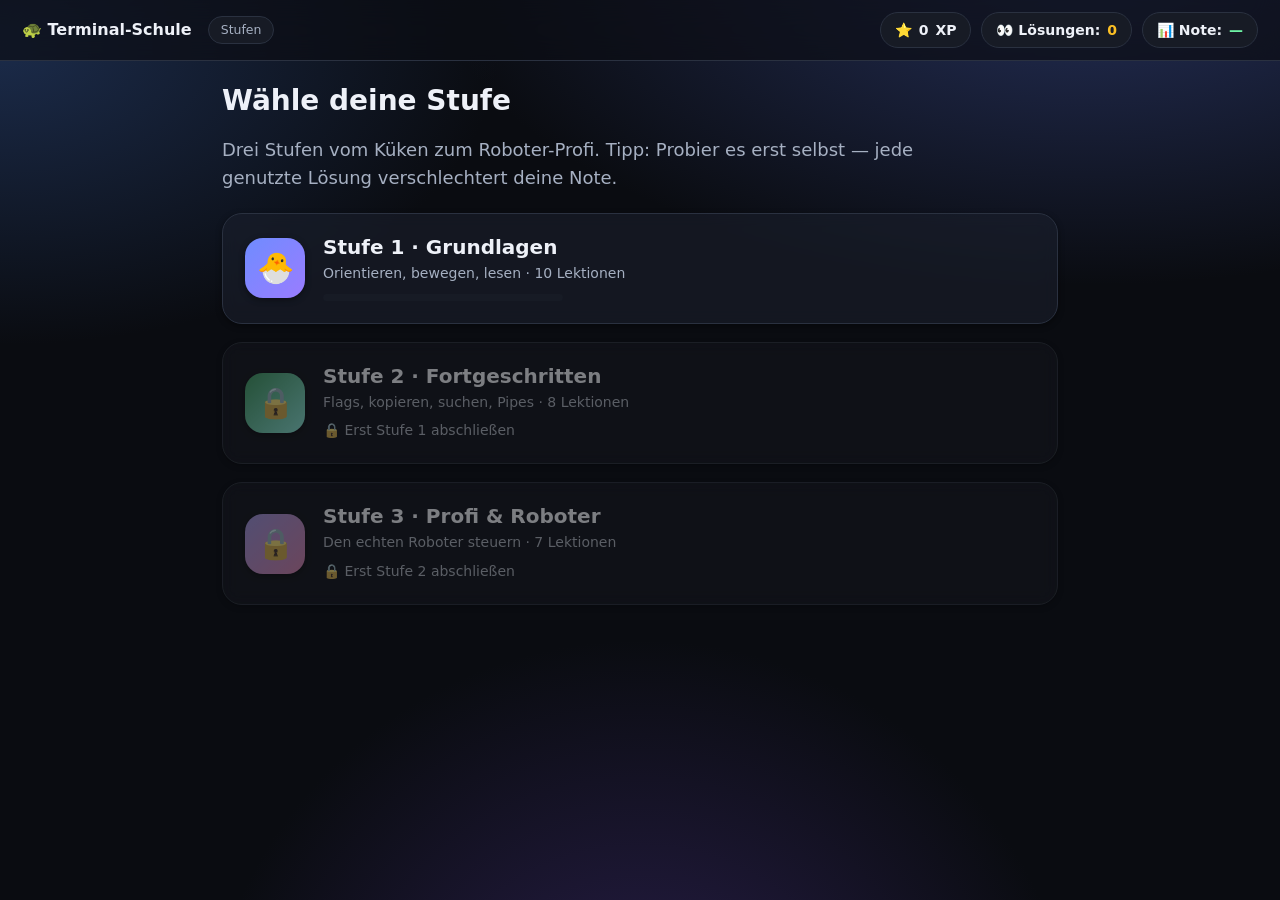
==== commit 1d78dbbc: "Lern-Website: Spickzettel zeilenweise, Trainer-Noten + Zertifikat, Lösungs-PDF - Spickzettel: jeder " ====
--- a/lernen/trainer/index.html
+++ b/lernen/trainer/index.html
@@ -14,48 +14,65 @@
   .stats{display:flex;gap:10px;margin-left:auto;align-items:center;flex-wrap:wrap;}
   .pill{display:flex;align-items:center;gap:7px;background:var(--surface-2);border:1px solid var(--outline);
     border-radius:999px;padding:6px 14px;font-weight:700;font-size:14px;}
+  .pill.note b{color:var(--termgreen);} .pill.warn b{color:var(--amber);}
   .bar{height:10px;border-radius:999px;background:var(--surface-2);overflow:hidden;border:1px solid var(--outline);}
   .bar>i{display:block;height:100%;background:var(--grad2);width:0;transition:width .4s;}
   .panel{max-width:880px;margin:24px auto;padding:0 22px;}
-  /* Stufen-Auswahl */
   .stufen{display:grid;gap:18px;}
   .stufe{position:relative;display:flex;gap:18px;align-items:center;padding:22px;border-radius:var(--r);
     background:var(--glass);border:1px solid var(--outline);box-shadow:var(--e1);cursor:pointer;
     transition:transform .14s,box-shadow .14s,border-color .14s;backdrop-filter:blur(8px);}
   .stufe:hover{transform:translateY(-3px);box-shadow:var(--e2);border-color:var(--primary);}
   .stufe.zu{opacity:.5;filter:grayscale(.4);cursor:not-allowed;}
-  .stufe .nr{width:60px;height:60px;border-radius:18px;display:grid;place-items:center;font-size:30px;
-    background:var(--grad);box-shadow:var(--e1);flex:0 0 auto;}
-  .stufe.s2 .nr{background:linear-gradient(135deg,#16a34a,#5eead4);}
-  .stufe.s3 .nr{background:linear-gradient(135deg,#9b8cff,#f472b6);}
+  .stufe .nr{width:60px;height:60px;border-radius:18px;display:grid;place-items:center;font-size:30px;background:var(--grad);box-shadow:var(--e1);flex:0 0 auto;}
+  .stufe.s2 .nr{background:linear-gradient(135deg,#16a34a,#5eead4);} .stufe.s3 .nr{background:linear-gradient(135deg,#9b8cff,#f472b6);}
   .stufe h3{margin:0 0 3px;font-size:20px;} .stufe p{margin:0;color:var(--muted);font-size:14px;}
   .stufe .mini-bar{height:7px;border-radius:999px;background:var(--surface-2);margin-top:9px;overflow:hidden;max-width:240px;}
   .stufe .mini-bar>i{display:block;height:100%;background:var(--grad2);}
-  .stufe .haken{position:absolute;top:14px;right:16px;color:var(--green);font-weight:800;}
-  .schloss{position:absolute;top:14px;right:16px;opacity:.7;}
-  /* Lektion */
-  .aufgabe{background:var(--glass);border:1px solid var(--outline);border-radius:var(--r);padding:22px 24px;
-    box-shadow:var(--e2);backdrop-filter:blur(8px);}
+  .stufe .haken{position:absolute;top:14px;right:16px;color:var(--green);font-weight:800;font-size:13px;}
+  .aufgabe{background:var(--glass);border:1px solid var(--outline);border-radius:var(--r);padding:22px 24px;box-shadow:var(--e2);backdrop-filter:blur(8px);}
   .aufgabe .kap{font-size:12px;font-weight:800;letter-spacing:.14em;text-transform:uppercase;color:var(--violet);}
   .aufgabe h2{font-size:22px;margin:8px 0 6px;}
-  .hint{margin-top:12px;padding:12px 14px;border-radius:12px;background:#1a2236;border:1px dashed #3a4a6e;
-    color:#cdd9f2;font-size:14px;display:none;}
-  .hint code,.aufgabe code{background:#0b0f17;padding:2px 7px;border-radius:6px;color:var(--termgreen);font-family:ui-monospace,monospace;}
+  .hint{margin-top:12px;padding:12px 14px;border-radius:12px;background:#1a2236;border:1px dashed #3a4a6e;color:#cdd9f2;font-size:14px;display:none;}
+  .loesbox{margin-top:10px;padding:12px 14px;border-radius:12px;background:#2a1f16;border:1px solid #6e4a2a;color:#ffe0b8;font-size:14px;display:none;font-family:ui-monospace,monospace;}
+  .hint code,.aufgabe code,.loesbox code{background:#0b0f17;padding:2px 7px;border-radius:6px;color:var(--termgreen);font-family:ui-monospace,monospace;}
   .konsole{margin-top:16px;background:#0a0e16;border:1px solid #232b3a;border-radius:14px;box-shadow:var(--e2);overflow:hidden;}
   .konsole .bar2{display:flex;align-items:center;gap:8px;height:34px;padding:0 13px;background:linear-gradient(180deg,#1b2230,#141a26);border-bottom:1px solid #232b3a;}
-  .scroll{padding:14px 16px;max-height:280px;overflow:auto;font-family:ui-monospace,monospace;font-size:13.5px;line-height:1.55;color:#d7e3f4;white-space:pre-wrap;}
-  .scroll .pr{color:var(--primary);} .scroll .cmd{color:#fff;} .scroll .dir{color:var(--cyan);}
-  .scroll .ok{color:var(--termgreen);} .scroll .err{color:#ff8585;} .scroll .mut{color:var(--muted);}
+  .scroll{padding:14px 16px;max-height:260px;overflow:auto;font-family:ui-monospace,monospace;font-size:13.5px;line-height:1.55;color:#d7e3f4;white-space:pre-wrap;}
+  .scroll .pr{color:var(--primary);} .scroll .cmd{color:#fff;} .scroll .dir{color:var(--cyan);} .scroll .ok{color:var(--termgreen);} .scroll .err{color:#ff8585;} .scroll .mut{color:var(--muted);}
   .eingabe{display:flex;align-items:center;gap:8px;padding:11px 16px;border-top:1px solid #232b3a;background:#0b1019;font-family:ui-monospace,monospace;}
   .eingabe .pr{color:var(--primary);white-space:nowrap;} .eingabe .dir{color:var(--cyan);}
   .eingabe input{flex:1;background:transparent;border:none;outline:none;color:#fff;font-family:ui-monospace,monospace;font-size:14px;}
   .aktionen{display:flex;gap:10px;flex-wrap:wrap;margin-top:16px;}
-  .erfolg{display:none;margin-top:16px;padding:16px 18px;border-radius:14px;background:linear-gradient(135deg,#143a2a,#16352f);
-    border:1px solid #2f7a5a;color:#caffe6;font-weight:600;align-items:center;gap:12px;}
-  .erfolg.an{display:flex;}
+  .erfolg{display:none;margin-top:16px;padding:16px 18px;border-radius:14px;background:linear-gradient(135deg,#143a2a,#16352f);border:1px solid #2f7a5a;color:#caffe6;align-items:center;gap:12px;}
+  .erfolg.an{display:flex;flex-wrap:wrap;}
   .konfetti{position:fixed;top:-20px;font-size:22px;pointer-events:none;z-index:99;animation:fall linear forwards;}
   @keyframes fall{to{transform:translateY(105vh) rotate(540deg);opacity:.9;}}
   .ende{text-align:center;} .ende .pokal{font-size:70px;}
+  /* Zertifikat */
+  .zert{position:relative;background:linear-gradient(#fffdf7,#f5efe1);color:#23231f;border:3px solid #1f3b63;
+    border-radius:8px;padding:50px 48px 42px;max-width:720px;margin:10px auto;box-shadow:var(--e3);text-align:center;
+    font-family:Georgia,"Times New Roman",serif;}
+  .zert::before{content:"";position:absolute;inset:11px;border:2px solid #c9b87a;border-radius:4px;pointer-events:none;}
+  .zert>*{position:relative;}
+  .zert .sub{letter-spacing:5px;text-transform:uppercase;font-size:12px;color:#8a7842;font-family:system-ui,sans-serif;}
+  .zert h1{font-size:40px;margin:10px 0 4px;color:#1f3b63;letter-spacing:1px;}
+  .zert .vor{font-size:14px;color:#6a6450;}
+  .zert .name{font-size:34px;font-style:italic;margin:18px auto 8px;border-bottom:2px solid #c9b87a;
+    display:inline-block;padding:0 30px 8px;color:#163057;}
+  .zert table{margin:20px auto 4px;border-collapse:collapse;font-family:system-ui,sans-serif;font-size:14px;min-width:380px;}
+  .zert th{font-family:system-ui,sans-serif;font-size:11px;letter-spacing:.08em;text-transform:uppercase;color:#8a7842;padding:0 16px 6px;border-bottom:2px solid #c9b87a;}
+  .zert td{padding:8px 16px;border-bottom:1px solid #e6dfc9;}
+  .zert tr:nth-child(even) td{background:rgba(201,184,122,.10);}
+  .zert td.n{font-weight:800;color:#1f3b63;font-size:16px;}
+  .zert .gesamt{font-size:17px;margin-top:18px;font-family:system-ui,sans-serif;color:#3a382e;}
+  .zert .gesamt b{font-size:32px;color:#1f3b63;vertical-align:-3px;}
+  .zert .siegel{width:86px;height:86px;margin:18px auto 0;border-radius:50%;display:grid;place-items:center;
+    background:radial-gradient(circle at 38% 32%,#33598f,#1c3559);
+    color:#fff;font-size:40px;border:3px solid #c9b87a;box-shadow:0 5px 14px rgba(0,0,0,.28);}
+  .zert .datum{margin-top:12px;font-size:12px;color:#8a7842;font-family:system-ui,sans-serif;}
+  @media print{ body{background:#fff!important;} .tnav,.zert-aktionen,.no-print{display:none!important;} .panel{margin:0;}
+    .zert{box-shadow:none;-webkit-print-color-adjust:exact;print-color-adjust:exact;} }
 </style>
 </head>
 <body>
@@ -65,21 +82,21 @@
   <span class="badge" id="ortBadge">Stufen</span>
   <div class="stats">
     <span class="pill">⭐ <span id="xp">0</span> XP</span>
-    <span class="pill">🔥 <span id="streak">0</span></span>
+    <span class="pill warn">👀 Lösungen: <b id="loes">0</b></span>
+    <span class="pill note">📊 Note: <b id="note">—</b></span>
   </div>
 </div>
 
 <div class="panel"><div id="inhalt"></div></div>
 
 <script>
-/* ============ simuliertes Dateisystem ============ */
+/* ===== Dateisystem ===== */
 const HOME=["home","roboter"];
 const frischesFS=()=>({home:{t:"d",c:{roboter:{t:"d",c:{
   roboterarm:{t:"d",c:{
     service:{t:"d",c:{"robot_service.py":{t:"f",c:"# der Roboter-Webserver\nport = 8765"}}},
     web:{t:"d",c:{}}, deploy:{t:"d",c:{"hotspot.sh":{t:"f",c:"#!/usr/bin/env bash"}}},
-    ".git":{t:"d",c:{}}, "README.md":{t:"f",c:"# roboterarm\nDein Roboterarm zum Selberbauen!"},
-    "install.sh":{t:"f",c:"#!/usr/bin/env bash"}
+    ".git":{t:"d",c:{}}, "README.md":{t:"f",c:"# roboterarm"}, "install.sh":{t:"f",c:"#!/usr/bin/env bash"}
   }},
   bilder:{t:"d",c:{"arm.png":{t:"f",c:"(bild)"},"katze.jpg":{t:"f",c:"(miau)"},"arm2.png":{t:"f",c:"(bild)"}}},
   ".geheim":{t:"f",c:"Das Passwort ist: roboter123"},
@@ -89,196 +106,157 @@
 function reset(){FS=frischesFS();cwd=HOME.slice();}
 function knoten(arr){let n={t:"d",c:FS};for(const s of arr){if(!n.c||!n.c[s])return null;n=n.c[s];}return n;}
 function elternC(arr){const n=knoten(arr.slice(0,-1));return n&&n.t==="d"?n.c:null;}
-function aufloesen(arg){
-  let segs;
+function aufloesen(arg){let segs;
   if(arg==="~"||arg===undefined)return HOME.slice();
   if(arg.startsWith("/"))segs=arg.split("/").filter(Boolean);
   else if(arg.startsWith("~/"))segs=HOME.concat(arg.slice(2).split("/").filter(Boolean));
   else segs=cwd.concat(arg.split("/").filter(Boolean));
-  const out=[];for(const s of segs){if(s===".")continue;if(s===".."){out.pop();}else out.push(s);}
-  return out;
-}
-function pfadStr(arr){
-  if(arr.length>=2&&arr[0]==="home"&&arr[1]==="roboter"){const r=arr.slice(2);return r.length?"~/"+r.join("/"):"~";}
-  return "/"+arr.join("/");
-}
+  const out=[];for(const s of segs){if(s===".")continue;if(s===".."){out.pop();}else out.push(s);}return out;}
+function pfadStr(arr){if(arr.length>=2&&arr[0]==="home"&&arr[1]==="roboter"){const r=arr.slice(2);return r.length?"~/"+r.join("/"):"~";}return "/"+arr.join("/");}
 const esc=s=>String(s).replace(/[&<>]/g,c=>({"&":"&amp;","<":"&lt;",">":"&gt;"}[c]));
 
-/* ============ Befehls-Engine (Plaintext + HTML) ============ */
-function listePlain(arr,zeigeVersteckt){
-  const n=knoten(arr); if(!n)return null; if(n.t==="f")return [arr[arr.length-1]];
-  let k=Object.keys(n.c); if(!zeigeVersteckt)k=k.filter(x=>!x.startsWith("."));
-  return k.map(x=>n.c[x].t==="d"?x+"/":x);
-}
-function runPlain(tok){
-  const name=tok[0],args=tok.slice(1);
+/* ===== Engine ===== */
+function listePlain(arr,v){const n=knoten(arr);if(!n)return null;if(n.t==="f")return[arr[arr.length-1]];let k=Object.keys(n.c);if(!v)k=k.filter(x=>!x.startsWith("."));return k.map(x=>n.c[x].t==="d"?x+"/":x);}
+function runPlain(tok){const name=tok[0],args=tok.slice(1);
   if(name==="ls"){const a=args.find(x=>!x.startsWith("-"));const l=listePlain(a?aufloesen(a):cwd,args.some(f=>f.includes("a")));return l||[];}
   if(name==="cat"){const n=knoten(aufloesen(args[0]||""));return n&&n.t==="f"?String(n.c).split("\n"):[];}
-  if(name==="echo")return [args.join(" ")];
-  return [];
-}
+  if(name==="echo")return[args.join(" ")];return[];}
 function fuehreAus(zeile){
   const roh=zeile.trim();
-  // Pipe: linke Ausgabe in grep filtern
-  if(roh.includes("|")){
-    const teile=roh.split("|").map(s=>s.trim());
-    let zeilen=runPlain(teile[0].match(/"[^"]*"|\S+/g)||[]);
-    for(let i=1;i<teile.length;i++){
-      const t=teile[i].match(/"[^"]*"|\S+/g)||[];
+  if(roh.includes("|")){const teile=roh.split("|").map(s=>s.trim());let zeilen=runPlain(teile[0].match(/"[^"]*"|\S+/g)||[]);
+    for(let i=1;i<teile.length;i++){const t=teile[i].match(/"[^"]*"|\S+/g)||[];
       if(t[0]==="grep"&&t[1]){const w=t[1].replace(/"/g,"").toLowerCase();zeilen=zeilen.filter(z=>z.toLowerCase().includes(w));}
-      else return {o:[`<span class="err">unbekannt nach | : ${esc(t[0]||"")}</span>`],name:"pipe",args:[],raw:roh};
-    }
-    return {o:zeilen.length?zeilen.map(esc):['<span class="mut">(nichts gefunden)</span>'],name:"pipe",args:[],raw:roh};
-  }
-  const t=roh.match(/"[^"]*"|\S+/g)||[];
-  const name=t[0],args=t.slice(1).map(a=>a.replace(/^"|"$/g,""));
-  const o=[],raw=roh; const fehler=m=>o.push(`<span class="err">${esc(m)}</span>`);
+      else return{o:[`<span class="err">unbekannt nach | : ${esc(t[0]||"")}</span>`],name:"pipe",args:[],raw:roh};}
+    return{o:zeilen.length?zeilen.map(esc):['<span class="mut">(nichts gefunden)</span>'],name:"pipe",args:[],raw:roh};}
+  const t=roh.match(/"[^"]*"|\S+/g)||[];const name=t[0],args=t.slice(1).map(a=>a.replace(/^"|"$/g,""));
+  const o=[],raw=roh;const fehler=m=>o.push(`<span class="err">${esc(m)}</span>`);
   if(!name)return{o,name:"",args,raw};
   switch(name){
     case "pwd":o.push(pfadStr(cwd));break;
-    case "ls":{
-      const ziel=args.find(a=>!a.startsWith("-")),flags=args.filter(a=>a.startsWith("-")).join(""),lang=flags.includes("l");
+    case "ls":{const ziel=args.find(a=>!a.startsWith("-")),flags=args.filter(a=>a.startsWith("-")).join(""),lang=flags.includes("l");
       const n=knoten(ziel?aufloesen(ziel):cwd);
-      if(!n)fehler(`ls: ${ziel}: nicht gefunden`);
-      else if(n.t==="f")o.push(esc(ziel));
+      if(!n)fehler(`ls: ${ziel}: nicht gefunden`);else if(n.t==="f")o.push(esc(ziel));
       else{let k=Object.keys(n.c);if(!flags.includes("a"))k=k.filter(x=>!x.startsWith("."));
         if(!k.length){o.push('<span class="mut">(leer)</span>');break;}
         if(lang)k.forEach(x=>o.push(`${n.c[x].t==="d"?"drwxr-xr-x":"-rw-r--r--"}  ${n.c[x].t==="d"?`<span class="dir">${esc(x)}/</span>`:esc(x)}`));
-        else o.push(k.map(x=>n.c[x].t==="d"?`<span class="dir">${esc(x)}/</span>`:esc(x)).join("  "));}
-      break;}
-    case "cd":{const arr=aufloesen(args[0]);const n=knoten(arr);
-      if(!n)fehler(`cd: ${args[0]}: nicht gefunden`);else if(n.t!=="d")fehler(`cd: ${args[0]}: kein Ordner`);else cwd=arr;break;}
-    case "cat":{if(!args[0]){fehler("cat: welche Datei?");break;}const n=knoten(aufloesen(args[0]));
-      if(!n)fehler(`cat: ${args[0]}: nicht gefunden`);else if(n.t!=="f")fehler(`cat: ${args[0]}: ist ein Ordner`);else o.push(esc(n.c));break;}
-    case "grep":{const w=(args[0]||"").toLowerCase(),f=args[1];if(!w||!f){fehler("grep: nutze  grep wort datei");break;}
-      const n=knoten(aufloesen(f));if(!n||n.t!=="f"){fehler(`grep: ${f}: keine Datei`);break;}
-      const tr=String(n.c).split("\n").filter(z=>z.toLowerCase().includes(w));o.push(tr.length?tr.map(esc).join("\n"):'<span class="mut">(nichts gefunden)</span>');break;}
+        else o.push(k.map(x=>n.c[x].t==="d"?`<span class="dir">${esc(x)}/</span>`:esc(x)).join("  "));}break;}
+    case "cd":{const arr=aufloesen(args[0]);const n=knoten(arr);if(!n)fehler(`cd: ${args[0]}: nicht gefunden`);else if(n.t!=="d")fehler(`cd: ${args[0]}: kein Ordner`);else cwd=arr;break;}
+    case "cat":{if(!args[0]){fehler("cat: welche Datei?");break;}const n=knoten(aufloesen(args[0]));if(!n)fehler(`cat: ${args[0]}: nicht gefunden`);else if(n.t!=="f")fehler(`cat: ${args[0]}: ist ein Ordner`);else o.push(esc(n.c));break;}
+    case "grep":{const w=(args[0]||"").toLowerCase(),f=args[1];if(!w||!f){fehler("grep: nutze  grep wort datei");break;}const n=knoten(aufloesen(f));if(!n||n.t!=="f"){fehler(`grep: ${f}: keine Datei`);break;}const tr=String(n.c).split("\n").filter(z=>z.toLowerCase().includes(w));o.push(tr.length?tr.map(esc).join("\n"):'<span class="mut">(nichts gefunden)</span>');break;}
     case "mkdir":{if(!args[0]){fehler("mkdir: welcher Name?");break;}const c=knoten(cwd).c;c[args[0]]?fehler(`mkdir: ${args[0]}: gibt es schon`):c[args[0]]={t:"d",c:{}};break;}
     case "touch":{if(!args[0]){fehler("touch: welcher Name?");break;}knoten(cwd).c[args[0]]??={t:"f",c:""};break;}
-    case "cp":{const[a,b]=args;const c=knoten(cwd).c;if(!a||!b){fehler("cp: nutze  cp quelle ziel");break;}
-      if(!c[a]){fehler(`cp: ${a}: nicht gefunden`);break;}
-      if(c[b]&&c[b].t==="d")c[b].c[a]=JSON.parse(JSON.stringify(c[a]));else c[b]=JSON.parse(JSON.stringify(c[a]));break;}
-    case "mv":{const[a,b]=args;const c=knoten(cwd).c;if(!a||!b){fehler("mv: nutze  mv quelle ziel");break;}
-      if(!c[a]){fehler(`mv: ${a}: nicht gefunden`);break;}
-      if(c[b]&&c[b].t==="d"){c[b].c[a]=c[a];}else{c[b]=c[a];}delete c[a];break;}
-    case "rm":{const ziel=args.find(a=>!a.startsWith("-"));if(!ziel){fehler("rm: was löschen?");break;}
-      const arr=aufloesen(ziel),c=elternC(arr),nm=arr[arr.length-1];
-      if(!c||!c[nm])fehler(`rm: ${ziel}: nicht gefunden`);
-      else if(c[nm].t==="d"&&!args.includes("-r"))fehler(`rm: ${ziel}: ist ein Ordner (nutze rm -r)`);else delete c[nm];break;}
+    case "cp":{const[a,b]=args;const c=knoten(cwd).c;if(!a||!b){fehler("cp: nutze  cp quelle ziel");break;}if(!c[a]){fehler(`cp: ${a}: nicht gefunden`);break;}if(c[b]&&c[b].t==="d")c[b].c[a]=JSON.parse(JSON.stringify(c[a]));else c[b]=JSON.parse(JSON.stringify(c[a]));break;}
+    case "mv":{const[a,b]=args;const c=knoten(cwd).c;if(!a||!b){fehler("mv: nutze  mv quelle ziel");break;}if(!c[a]){fehler(`mv: ${a}: nicht gefunden`);break;}if(c[b]&&c[b].t==="d"){c[b].c[a]=c[a];}else{c[b]=c[a];}delete c[a];break;}
+    case "rm":{const ziel=args.find(a=>!a.startsWith("-"));if(!ziel){fehler("rm: was löschen?");break;}const arr=aufloesen(ziel),c=elternC(arr),nm=arr[arr.length-1];if(!c||!c[nm])fehler(`rm: ${ziel}: nicht gefunden`);else if(c[nm].t==="d"&&!args.includes("-r"))fehler(`rm: ${ziel}: ist ein Ordner (nutze rm -r)`);else delete c[nm];break;}
     case "echo":{const i=args.indexOf(">");if(i>=0&&args[i+1])knoten(cwd).c[args[i+1]]={t:"f",c:args.slice(0,i).join(" ")};else o.push(esc(args.join(" ")));break;}
     case "chmod":o.push(args.includes("+x")?'<span class="ok">✓ Datei ist jetzt ausführbar</span>':"");break;
     case "clear":return{o:[],name,args,raw,clear:true};
-    case "help":o.push('Befehle: <span class="cmd">pwd ls cd cat grep mkdir touch cp mv rm echo clear</span>');o.push('Pipes: <span class="cmd">ls | grep wort</span>  ·  Roboter: <span class="cmd">git pull · ./install.sh · python3 …</span>');break;
+    case "help":o.push('Befehle: <span class="cmd">pwd ls cd cat grep mkdir touch cp mv rm echo clear</span>');o.push('Pipes: <span class="cmd">ls | grep wort</span>');break;
     case "git":args[0]==="pull"?(pfadStr(cwd).includes("roboterarm")?o.push('<span class="ok">Bereits aktuell.</span>'):fehler("git: hier ist kein Projekt")):fehler(`git: '${args[0]||""}' unbekannt`);break;
     case "./install.sh":knoten(cwd).c&&knoten(cwd).c["install.sh"]?(o.push('<span class="mut">Pakete …</span>'),o.push('<span class="ok">✓ Fertig!</span>')):fehler("./install.sh: nicht gefunden (geh in roboterarm)");break;
     case "python3":(args[0]||"").endsWith("robot_service.py")?o.push('<span class="ok">✓ Server läuft: http://10.42.0.1:8765</span>'):fehler(`python3: ${args[0]||""}: nicht gefunden`);break;
     case "ssh":o.push('<span class="ok">✓ Verbunden mit dem Roboter-Computer!</span>');break;
-    case "sudo":o.push(args.join(" ").includes("restart roboterarm")?'<span class="ok">✓ Dienst neu gestartet.</span>':'<span class="err">sudo: das brauchst du hier nicht</span>');break;
+    case "sudo":o.push(args.join(" ").includes("restart roboterarm")?'<span class="ok">✓ Dienst neu gestartet.</span>':'<span class="err">sudo: brauchst du hier nicht</span>');break;
     default:fehler(`${name}: Befehl nicht gefunden. Tippe help`);
   }
   return{o,name,args,raw};
 }
 
-/* ============ Lektionen, 3 Stufen ============ */
+/* ===== Lektionen (Tipps = Analogien, nicht der Befehl) ===== */
 const STUFEN=[
   {id:1,name:"Grundlagen",emoji:"🐣",unter:"Orientieren, bewegen, lesen",lekt:[
-    {kap:"Orientierung",text:"Finde heraus, <b>wo</b> du bist.",hint:"<code>pwd</code> (print working directory).",loesung:"pwd",ok:c=>c.name==="pwd"},
-    {kap:"Orientierung",text:"Zeig an, <b>was</b> hier liegt.",hint:"<code>ls</code> = list.",loesung:"ls",ok:c=>c.name==="ls"},
-    {kap:"Bewegen",text:"Geh in den Ordner <code>roboterarm</code>.",hint:"<code>cd ordner</code>.",loesung:"cd roboterarm",ok:c=>c.cwd==="~/roboterarm"},
-    {kap:"Bewegen",text:"Schau, was im Projekt steckt.",hint:"<code>ls</code> — jetzt bist du woanders.",loesung:"ls",ok:c=>c.name==="ls"&&c.cwd==="~/roboterarm"},
-    {kap:"Bewegen",text:"Geh tiefer in <code>service</code>.",hint:"<code>cd service</code>.",loesung:"cd service",ok:c=>c.cwd.endsWith("/service")},
-    {kap:"Bewegen",text:"Geh einen Ordner <b>zurück</b>.",hint:"Zwei Punkte = einen hoch: <code>cd ..</code>.",loesung:"cd ..",ok:c=>c.cwd==="~/roboterarm"},
-    {kap:"Bewegen",text:"Geh <b>nach Hause</b>.",hint:"<code>cd</code> oder <code>cd ~</code>.",loesung:"cd",ok:c=>c.cwd==="~"},
-    {kap:"Lesen",text:"Lies <code>notizen.txt</code> vor.",hint:"<code>cat datei</code>.",loesung:"cat notizen.txt",ok:c=>c.name==="cat"&&c.args[0]==="notizen.txt"},
-    {kap:"Erschaffen",text:"Erstelle den Ordner <code>meine_posen</code>.",hint:"<code>mkdir meine_posen</code>.",loesung:"mkdir meine_posen",ok:c=>!!(knoten(cwd).c&&knoten(cwd).c["meine_posen"])},
-    {kap:"Aufräumen",text:"Mach den Bildschirm <b>sauber</b>.",hint:"<code>clear</code>.",loesung:"clear",ok:c=>c.name==="clear"},
+    {kap:"Orientierung",text:"Finde heraus, <b>wo</b> du gerade bist.",hint:"Stell dir vor, du wachst in einem fremden Haus auf. Welcher Raum ist das? Es gibt ein kurzes Wort (3 Buchstaben) für ʼmein aktueller Standortʼ — wie der ʼDu bist hierʼ-Punkt auf einer Karte.",erklaer:"zeigt deinen aktuellen Ordner (print working directory).",loesung:"pwd",ok:c=>c.name==="pwd"},
+    {kap:"Orientierung",text:"Lass dir anzeigen, <b>was</b> hier liegt.",hint:"Du stehst im Raum — schau dich um. Ein 2-Buchstaben-Befehl ʼlistetʼ auf, was alles da ist.",erklaer:"listet den Inhalt des Ordners (list).",loesung:"ls",ok:c=>c.name==="ls"},
+    {kap:"Bewegen",text:"Geh in den Ordner <code>roboterarm</code>.",hint:"Geh durch eine Tür in einen anderen Raum. Der englische Begriff ist ʼchange directoryʼ — nimm die ersten Buchstaben der beiden Wörter, dann den Raumnamen.",erklaer:"wechselt in einen Ordner (change directory).",loesung:"cd roboterarm",ok:c=>c.cwd==="~/roboterarm"},
+    {kap:"Bewegen",text:"Schau, was im Projekt steckt.",hint:"Der gleiche ʼUmschauenʼ-Befehl wie eben — nur stehst du jetzt in einem anderen Raum.",erklaer:"listet auch hier den Inhalt.",loesung:"ls",ok:c=>c.name==="ls"&&c.cwd==="~/roboterarm"},
+    {kap:"Bewegen",text:"Geh tiefer in <code>service</code>.",hint:"Noch eine Tür weiter, tiefer ins Haus. Gleicher Tür-Befehl wie vorhin, dahinter der neue Raumname.",erklaer:"wechselt in den Unterordner service.",loesung:"cd service",ok:c=>c.cwd.endsWith("/service")},
+    {kap:"Bewegen",text:"Geh einen Ordner <b>zurück</b>.",hint:"Wie kommst du eine Etage HOCH? Zwei Punkte bedeuten ʼder Raum über mirʼ. Hänge sie an den Tür-Befehl.",erklaer:"‚..‘ steht für den übergeordneten Ordner.",loesung:"cd ..",ok:c=>c.cwd==="~/roboterarm"},
+    {kap:"Bewegen",text:"Geh ganz <b>nach Hause</b>.",hint:"Es gibt einen ʼnach Hauseʼ-Knopf: der Tür-Befehl ganz ohne Ziel bringt dich in deinen Start-Ordner (die Tilde ~ meint dasselbe).",erklaer:"ohne Ziel bringt dich ins Home-Verzeichnis.",loesung:"cd",ok:c=>c.cwd==="~"},
+    {kap:"Lesen",text:"Lies die Datei <code>notizen.txt</code> vor.",hint:"Du willst einen Brief LESEN, nicht in einen Raum gehen. Ein kleines Tier mit 3 Buchstaben 🐱 zeigt dir den Inhalt einer Datei.",erklaer:"gibt den Inhalt einer Datei aus (concatenate).",loesung:"cat notizen.txt",ok:c=>c.name==="cat"&&c.args[0]==="notizen.txt"},
+    {kap:"Erschaffen",text:"Erstelle den Ordner <code>meine_posen</code>.",hint:"Du brauchst eine neue Schublade. ʼmake directoryʼ — nimm die Anfänge beider Wörter zusammen, dann den Namen.",erklaer:"legt einen neuen Ordner an (make directory).",loesung:"mkdir meine_posen",ok:c=>!!(knoten(cwd).c&&knoten(cwd).c["meine_posen"])},
+    {kap:"Aufräumen",text:"Mach den Bildschirm <b>sauber</b>.",hint:"Deine Tafel ist vollgekritzelt. Ein englisches Wort für ʼsauber machen / leerenʼ wischt sie ab.",erklaer:"leert den Bildschirm (clear).",loesung:"clear",ok:c=>c.name==="clear"},
   ]},
   {id:2,name:"Fortgeschritten",emoji:"⚡",unter:"Flags, kopieren, suchen, Pipes",lekt:[
-    {kap:"Geheimnisse",text:"Zeig <b>alle</b> Dateien — auch versteckte (die mit Punkt).",hint:"<code>ls -a</code> zeigt versteckte Dateien.",loesung:"ls -a",ok:c=>c.name==="ls"&&c.args.join("").includes("a")},
-    {kap:"Details",text:"Zeig die Dateien mit <b>Details</b> (Rechte, lange Liste).",hint:"<code>ls -l</code>.",loesung:"ls -l",ok:c=>c.name==="ls"&&c.args.join("").includes("l")},
-    {kap:"Lesen",text:"Lies die versteckte Datei <code>.geheim</code>.",hint:"<code>cat .geheim</code>.",loesung:"cat .geheim",ok:c=>c.name==="cat"&&c.args[0]===".geheim"},
-    {kap:"Kopieren",text:"Kopiere <code>notizen.txt</code> nach <code>backup.txt</code>.",hint:"<code>cp quelle ziel</code>.",loesung:"cp notizen.txt backup.txt",ok:c=>!!(knoten(cwd).c&&knoten(cwd).c["backup.txt"])},
-    {kap:"Umbenennen",text:"Benenne <code>backup.txt</code> um in <code>sicherung.txt</code>.",hint:"<code>mv alt neu</code> verschiebt/benennt um.",loesung:"mv backup.txt sicherung.txt",ok:c=>!!(knoten(cwd).c&&knoten(cwd).c["sicherung.txt"])&&!(knoten(cwd).c["backup.txt"])},
-    {kap:"Suchen",text:"Finde in <code>notizen.txt</code> die Zeile mit dem Wort <code>Arm</code>.",hint:"<code>grep wort datei</code>.",loesung:"grep Arm notizen.txt",ok:c=>c.name==="grep"&&(c.args[0]||"").toLowerCase()==="arm"},
-    {kap:"Pipes",text:"Zeig nur die Dinge im Ordner, die <code>roboter</code> enthalten — mit einer <b>Pipe</b>.",hint:"<code>ls | grep roboter</code> — die <code>|</code> leitet ls in grep.",loesung:"ls | grep roboter",ok:c=>c.raw.includes("|")&&c.raw.includes("grep")},
-    {kap:"Schreiben",text:"Schreibe <code>Hallo</code> in eine neue Datei <code>gruss.txt</code>.",hint:'<code>echo Hallo &gt; gruss.txt</code> — der Pfeil leitet die Ausgabe in eine Datei.',loesung:"echo Hallo > gruss.txt",ok:c=>!!(knoten(cwd).c&&knoten(cwd).c["gruss.txt"])},
+    {kap:"Geheimnisse",text:"Zeig <b>alle</b> Dateien — auch versteckte (mit Punkt).",hint:"Manche Dateien sind unsichtbar (sie fangen mit einem Punkt an). Hänge an deinen Auflisten-Befehl einen kleinen Schalter an: ein Minus und der erste Buchstabe von ʼallʼ.",erklaer:"-a zeigt auch versteckte Dateien (all).",loesung:"ls -a",ok:c=>c.name==="ls"&&c.args.join("").includes("a")},
+    {kap:"Details",text:"Zeig die Dateien mit <b>Details</b> (lange Liste).",hint:"Du willst nicht nur Namen, sondern Rechte und Größe. Ein anderer Schalter: Minus und der erste Buchstabe von ʼlongʼ.",erklaer:"-l zeigt eine lange Liste mit Details (long).",loesung:"ls -l",ok:c=>c.name==="ls"&&c.args.join("").includes("l")},
+    {kap:"Lesen",text:"Lies die versteckte Datei <code>.geheim</code>.",hint:"Jetzt, wo du Verstecktes siehst — benutze dasselbe Lese-Tier 🐱 wie in Stufe 1, mit dem Punkt-Namen.",erklaer:"liest auch versteckte Dateien.",loesung:"cat .geheim",ok:c=>c.name==="cat"&&c.args[0]===".geheim"},
+    {kap:"Kopieren",text:"Kopiere <code>notizen.txt</code> nach <code>backup.txt</code>.",hint:"Mach eine KOPIE wie mit einem Kopierer. ʼcopyʼ → die ersten zwei Buchstaben, dann Quelle und Ziel.",erklaer:"kopiert eine Datei (copy).",loesung:"cp notizen.txt backup.txt",ok:c=>!!(knoten(cwd).c&&knoten(cwd).c["backup.txt"])},
+    {kap:"Umbenennen",text:"Benenne <code>backup.txt</code> um in <code>sicherung.txt</code>.",hint:"Schieb die Datei auf einen neuen Namen — wie Umräumen. ʼmoveʼ → die ersten zwei Buchstaben, dann alt und neu.",erklaer:"verschiebt / benennt um (move).",loesung:"mv backup.txt sicherung.txt",ok:c=>!!(knoten(cwd).c&&knoten(cwd).c["sicherung.txt"])&&!(knoten(cwd).c["backup.txt"])},
+    {kap:"Suchen",text:"Finde in <code>notizen.txt</code> die Zeile mit dem Wort <code>Arm</code>.",hint:"Eine Nadel im Heuhaufen: du suchst eine bestimmte Zeile. Der Such-Befehl hat 5 Buchstaben (g-r-e-p), dann das Wort und die Datei.",erklaer:"sucht Zeilen mit einem Wort (grep).",loesung:"grep Arm notizen.txt",ok:c=>c.name==="grep"&&(c.args[0]||"").toLowerCase()==="arm"},
+    {kap:"Pipes",text:"Zeig nur die Einträge, die <code>roboter</code> enthalten — mit einer <b>Pipe</b>.",hint:"Stell dir ein Rohr vor (das Zeichen |): das Ergebnis des einen Befehls fließt in den nächsten. Erst auflisten, dann das Rohr, dann durch den Such-Befehl mit dem Wort filtern.",erklaer:"| leitet die Ausgabe in den nächsten Befehl.",loesung:"ls | grep roboter",ok:c=>c.raw.includes("|")&&c.raw.includes("grep")},
+    {kap:"Schreiben",text:"Schreibe <code>Hallo</code> in eine neue Datei <code>gruss.txt</code>.",hint:"ʼechoʼ ruft etwas zurück, wie ein Echo im Wald. Mit einem Pfeil nach rechts (&gt;) kippst du das Echo in eine Datei statt auf den Bildschirm.",erklaer:"> schreibt die Ausgabe in eine Datei.",loesung:"echo Hallo > gruss.txt",ok:c=>!!(knoten(cwd).c&&knoten(cwd).c["gruss.txt"])},
   ]},
   {id:3,name:"Profi & Roboter",emoji:"🤖",unter:"Den echten Roboter steuern",lekt:[
-    {kap:"Verbinden",text:"Verbinde dich mit dem Roboter-Computer.",hint:"<code>ssh radxa@roboterarm-01.local</code>.",loesung:"ssh radxa@roboterarm-01.local",ok:c=>c.name==="ssh"},
-    {kap:"Navigieren",text:"Geh ins Projekt <code>roboterarm</code>.",hint:"<code>cd roboterarm</code>.",loesung:"cd roboterarm",ok:c=>c.cwd==="~/roboterarm"},
-    {kap:"Updaten",text:"Hol die neueste Version mit git.",hint:"<code>git pull</code>.",loesung:"git pull",ok:c=>c.name==="git"&&c.args[0]==="pull"},
-    {kap:"Rechte",text:"Mach das Skript <code>install.sh</code> ausführbar.",hint:"<code>chmod +x install.sh</code>.",loesung:"chmod +x install.sh",ok:c=>c.name==="chmod"&&c.args.includes("+x")},
-    {kap:"Installieren",text:"Starte das Installations-Skript.",hint:"<code>./install.sh</code>.",loesung:"./install.sh",ok:c=>c.name==="./install.sh"},
-    {kap:"Suchen",text:"Finde im Server-Code die Zeile mit <code>port</code>.",hint:"<code>grep port service/robot_service.py</code>.",loesung:"grep port service/robot_service.py",ok:c=>c.name==="grep"&&(c.args[0]||"").toLowerCase()==="port"},
-    {kap:"Starten",text:"<b>Starte den Roboter-Server!</b> 🚀",hint:"<code>python3 service/robot_service.py</code>.",loesung:"python3 service/robot_service.py",ok:c=>c.name==="python3"&&(c.args[0]||"").endsWith("robot_service.py")},
+    {kap:"Verbinden",text:"Verbinde dich mit dem Roboter-Computer.",hint:"Du willst dich auf einen ANDEREN Computer einloggen, aus der Ferne — wie ein sicherer Funkkanal. Drei Buchstaben (secure shell), dann benutzer@adresse.",erklaer:"baut eine sichere Fernverbindung auf (secure shell).",loesung:"ssh radxa@roboterarm-01.local",ok:c=>c.name==="ssh"},
+    {kap:"Navigieren",text:"Geh ins Projekt <code>roboterarm</code>.",hint:"Den Tür-Befehl aus Stufe 1 kennst du schon — dahinter der Projektname.",erklaer:"wechselt ins Projektverzeichnis.",loesung:"cd roboterarm",ok:c=>c.cwd==="~/roboterarm"},
+    {kap:"Updaten",text:"Hol die neueste Version vom Server.",hint:"Stell dir vor, du ZIEHST die neuesten Seiten zu dir. ʼpullʼ heißt ziehen — das Werkzeug davor heißt git.",erklaer:"lädt die neueste Version (git pull).",loesung:"git pull",ok:c=>c.name==="git"&&c.args[0]==="pull"},
+    {kap:"Rechte",text:"Mach das Skript <code>install.sh</code> ausführbar.",hint:"Gib der Datei die Erlaubnis zu LAUFEN. ʼchange modeʼ, dann ein Plus und x (x = ausführbar), dann die Datei.",erklaer:"+x erlaubt das Ausführen (change mode).",loesung:"chmod +x install.sh",ok:c=>c.name==="chmod"&&c.args.includes("+x")},
+    {kap:"Installieren",text:"Starte das Installations-Skript.",hint:"Starte ein Skript, das HIER im Raum liegt. Punkt-Schrägstrich heißt ʼin diesem Ordnerʼ, dann der Dateiname.",erklaer:"./ startet ein Skript im aktuellen Ordner.",loesung:"./install.sh",ok:c=>c.name==="./install.sh"},
+    {kap:"Suchen",text:"Finde im Server-Code die Zeile mit <code>port</code>.",hint:"Gleicher Such-Befehl wie in Stufe 2 (5 Buchstaben), dann das Wort und der Pfad zur Datei im service-Ordner.",erklaer:"durchsucht eine Datei nach einem Wort.",loesung:"grep port service/robot_service.py",ok:c=>c.name==="grep"&&(c.args[0]||"").toLowerCase()==="port"},
+    {kap:"Starten",text:"<b>Starte den Roboter-Server!</b> 🚀",hint:"Starte das Programm mit Python (Version 3), dann der Pfad zum Server-Skript im service-Ordner.",erklaer:"startet den Webserver des Roboters.",loesung:"python3 service/robot_service.py",ok:c=>c.name==="python3"&&(c.args[0]||"").endsWith("robot_service.py")},
   ]},
 ];
 
-/* ============ Zustand ============ */
-let S={xp:0,stufen:{}};   // stufen[id]={idx,fertig}
-let aktiv=null, lidx=0, streak=0, tippBenutzt=false, verlauf=[];
-function laden(){try{S=Object.assign({xp:0,stufen:{}},JSON.parse(localStorage.getItem("shelltrainer2")||"{}"));}catch(e){}}
-function speichern(){localStorage.setItem("shelltrainer2",JSON.stringify(S));}
-function stufeOffen(i){return i===0||(S.stufen[STUFEN[i-1].id]&&S.stufen[STUFEN[i-1].id].fertig);}
-
-/* ============ Stufen-Auswahl ============ */
+/* ===== Zustand & Noten ===== */
+let S={xp:0,name:"",stufen:{}};   // stufen[id]={idx,used,fertig}
+let aktiv=null,lidx=0,tippBenutzt=false,loesDiese=false,verlauf=[];
+function laden(){try{S=Object.assign({xp:0,name:"",stufen:{}},JSON.parse(localStorage.getItem("shelltrainer3")||"{}"));}catch(e){}}
+function speichern(){localStorage.setItem("shelltrainer3",JSON.stringify(S));}
+function st(id){return S.stufen[id]||(S.stufen[id]={idx:0,used:0,fertig:false});}
+function stufeOffen(i){return i===0||st(STUFEN[i-1].id).fertig;}
+function noteAus(used,total){if(!total)return null;let n=1+5*(used/total);return Math.max(1,Math.min(6,n));}
+function noteText(n){return n==null?"—":n<=1.5?"sehr gut":n<=2.5?"gut":n<=3.5?"befriedigend":n<=4.5?"ausreichend":n<=5.5?"mangelhaft":"ungenügend";}
+function loesGesamt(){let u=0;for(const s of STUFEN){const x=S.stufen[s.id];if(x)u+=x.used||0;}return u;}
+function noteGesamt(){let u=0,t=0;for(const s of STUFEN){const x=S.stufen[s.id];if(x){u+=x.used||0;t+=x.fertig?s.lekt.length:(x.idx||0);}}return noteAus(u,t);}
+function statsZeichnen(){document.getElementById("xp").textContent=S.xp;document.getElementById("loes").textContent=loesGesamt();
+  const n=noteGesamt();document.getElementById("note").textContent=n==null?"—":n.toFixed(1);}
+function alleFertig(){return STUFEN.every(s=>st(s.id).fertig);}
+
+/* ===== Stufen-Auswahl ===== */
 function zeigeStufen(){
-  aktiv=null; document.getElementById("ortBadge").textContent="Stufen";
-  document.getElementById("xp").textContent=S.xp; document.getElementById("streak").textContent=streak;
+  aktiv=null;document.getElementById("ortBadge").textContent="Stufen";statsZeichnen();
   document.getElementById("inhalt").innerHTML=`
     <h2 style="font-size:28px;margin:6px 0 4px;">Wähle deine Stufe</h2>
-    <p class="lead" style="margin-bottom:22px;">Drei Stufen vom Küken zum Roboter-Profi. Jede schaltet die nächste frei.</p>
-    <div class="stufen">${STUFEN.map((s,i)=>{
-      const st=S.stufen[s.id]||{idx:0,fertig:false}; const offen=stufeOffen(i);
-      const proz=Math.round((st.idx/s.lekt.length)*100);
+    <p class="lead" style="margin-bottom:20px;">Drei Stufen vom Küken zum Roboter-Profi. Tipp: Probier es erst selbst —
+      jede genutzte Lösung verschlechtert deine Note.</p>
+    <div class="stufen">${STUFEN.map((s,i)=>{const x=st(s.id);const offen=stufeOffen(i);const proz=Math.round((x.idx/s.lekt.length)*100);
+      const nt=x.fertig?noteAus(x.used,s.lekt.length):null;
       return `<div class="stufe s${s.id} ${offen?"":"zu"}" ${offen?`onclick="starteStufe(${i})"`:""}>
         <div class="nr">${offen?s.emoji:"🔒"}</div>
-        <div style="flex:1;">
-          <h3>Stufe ${s.id} · ${s.name}</h3>
-          <p>${s.unter} · ${s.lekt.length} Lektionen</p>
-          ${offen?`<div class="mini-bar"><i style="width:${proz}%"></i></div>`:`<p style="color:var(--muted);margin-top:6px;">🔒 Erst Stufe ${s.id-1} abschließen</p>`}
-        </div>
-        ${st.fertig?'<span class="haken">✓ fertig</span>':""}
-      </div>`;}).join("")}</div>`;
-}
-function starteStufe(i){aktiv=i;reset();lidx=S.stufen[STUFEN[i].id]?.fertig?0:(S.stufen[STUFEN[i].id]?.idx||0);tippBenutzt=false;verlauf=[];render();}
-
-/* ============ Terminal + Lektion ============ */
-function termHTML(){
-  return `<div class="konsole">
-    <div class="bar2"><span class="dot r"></span><span class="dot y"></span><span class="dot g"></span>
-      <span style="margin-left:8px;color:var(--muted);font-family:ui-monospace,monospace;font-size:12px;">roboter@arm</span></div>
-    <div class="scroll" id="scroll">${verlauf.join("\n")||'<span class="mut">Tippe deinen Befehl und drück Enter ↵</span>'}</div>
-    <div class="eingabe"><span class="pr">roboter@arm</span>:<span class="dir">${esc(pfadStr(cwd))}</span>$
-      <input id="eingabe" autocomplete="off" autocapitalize="off" spellcheck="false" placeholder="Befehl tippen …"></div></div>`;
-}
-function bindeEingabe(){const inp=document.getElementById("eingabe");if(!inp)return;inp.focus();
-  inp.addEventListener("keydown",e=>{if(e.key==="Enter"){eingeben(inp.value);inp.value="";}});}
-
+        <div style="flex:1;"><h3>Stufe ${s.id} · ${s.name}</h3><p>${s.unter} · ${s.lekt.length} Lektionen</p>
+        ${offen?`<div class="mini-bar"><i style="width:${proz}%"></i></div>`:`<p style="margin-top:6px;">🔒 Erst Stufe ${s.id-1} abschließen</p>`}</div>
+        ${x.fertig?`<span class="haken">✓ Note ${nt.toFixed(1)}</span>`:""}</div>`;}).join("")}</div>
+    ${alleFertig()?`<div style="text-align:center;margin-top:24px;"><button class="btn green gross" onclick="zeigeZert()">🎓 Zertifikat herunterladen</button></div>`:""}`;
+}
+function starteStufe(i){aktiv=i;reset();const x=st(STUFEN[i].id);if(x.fertig){x.idx=0;x.used=0;x.fertig=false;}lidx=x.idx||0;tippBenutzt=false;loesDiese=false;verlauf=[];speichern();render();}
+
+/* ===== Terminal + Lektion ===== */
+function termHTML(){return `<div class="konsole"><div class="bar2"><span class="dot r"></span><span class="dot y"></span><span class="dot g"></span>
+    <span style="margin-left:8px;color:var(--muted);font-family:ui-monospace,monospace;font-size:12px;">roboter@arm</span></div>
+  <div class="scroll" id="scroll">${verlauf.join("\n")||'<span class="mut">Tippe deinen Befehl und drück Enter ↵</span>'}</div>
+  <div class="eingabe"><span class="pr">roboter@arm</span>:<span class="dir">${esc(pfadStr(cwd))}</span>$
+    <input id="eingabe" autocomplete="off" autocapitalize="off" spellcheck="false" placeholder="Befehl tippen …"></div></div>`;}
+function bindeEingabe(){const inp=document.getElementById("eingabe");if(!inp)return;inp.focus();inp.addEventListener("keydown",e=>{if(e.key==="Enter"){eingeben(inp.value);inp.value="";}});}
 function render(){
   const stufe=STUFEN[aktiv],total=stufe.lekt.length;
-  document.getElementById("ortBadge").textContent=`Stufe ${stufe.id} · ${stufe.name}`;
-  document.getElementById("xp").textContent=S.xp; document.getElementById("streak").textContent=streak;
+  document.getElementById("ortBadge").textContent=`Stufe ${stufe.id} · ${stufe.name}`;statsZeichnen();
   if(lidx>=total){endeStufe();return;}
   const l=stufe.lekt[lidx];
   document.getElementById("inhalt").innerHTML=`
     <div style="display:flex;align-items:center;gap:12px;margin-bottom:14px;">
       <button class="btn" onclick="zeigeStufen()">← Stufen</button>
       <div class="bar" style="flex:1;"><i style="width:${(lidx/total*100)}%"></i></div>
-      <span class="klein" style="color:var(--muted);">${lidx+1}/${total}</span>
-    </div>
-    <div class="aufgabe">
-      <div class="kap">${stufe.emoji} ${l.kap}</div>
-      <h2>${l.text}</h2>
+      <span class="klein" style="color:var(--muted);">${lidx+1}/${total}</span></div>
+    <div class="aufgabe"><div class="kap">${stufe.emoji} ${l.kap}</div><h2>${l.text}</h2>
       <div class="hint" id="hint">💡 ${l.hint}</div>
+      <div class="loesbox" id="loesbox">Lösung: <code>${l.loesung}</code></div>
       ${termHTML()}
       <div class="erfolg" id="erfolg"></div>
       <div class="aktionen">
         <button class="btn" onclick="zeigeHint()">💡 Tipp</button>
-        <button class="btn" onclick="zeigeLoesung()">👀 Lösung</button>
+        <button class="btn" onclick="zeigeLoesung()">🆘 Lösung (zählt!)</button>
         <button class="btn primary" id="weiter" style="display:none;margin-left:auto;" onclick="weiter()">Weiter →</button>
-      </div>
-    </div>`;
+      </div></div>`;
   bindeEingabe();
 }
 function eingeben(zeile){
@@ -288,42 +266,70 @@
   if(r.clear)verlauf=[];else r.o.forEach(z=>verlauf.push(z));
   const ctx={name:r.name,args:r.args,cwd:pfadStr(cwd),raw:r.raw};
   const ok=STUFEN[aktiv].lekt[lidx].ok(ctx);
-  document.querySelector(".konsole").outerHTML=termHTML();
-  bindeEingabe();
+  document.querySelector(".konsole").outerHTML=termHTML();bindeEingabe();
   const sc=document.getElementById("scroll");sc.scrollTop=sc.scrollHeight;
   if(ok)erfolg();
 }
 function erfolg(){
-  const punkte=tippBenutzt?6:12; S.xp+=punkte; streak=tippBenutzt?0:streak+1; speichern();
-  document.getElementById("xp").textContent=S.xp; document.getElementById("streak").textContent=streak;
-  const e=document.getElementById("erfolg"); e.className="erfolg an";
-  e.innerHTML=`<span style="font-size:24px;">🎉</span> <b>Richtig!</b> +${punkte} XP${tippBenutzt?"":` · Serie 🔥${streak}`}`;
+  const l=STUFEN[aktiv].lekt[lidx];const punkte=tippBenutzt||loesDiese?6:12;S.xp+=punkte;speichern();statsZeichnen();
+  const e=document.getElementById("erfolg");e.className="erfolg an";
+  e.innerHTML=`<span style="font-size:24px;">🎉</span> <div><b>Richtig!</b> +${punkte} XP<br>
+    <span style="font-size:13.5px;opacity:.92;">Gelernt: <code style="background:#0b2018;padding:2px 7px;border-radius:6px;color:#aef5cf;font-family:ui-monospace,monospace;">${l.loesung}</code> — ${l.erklaer}</span></div>`;
   document.getElementById("weiter").style.display="inline-flex";
   const inp=document.getElementById("eingabe");if(inp)inp.disabled=true;
-  if(!tippBenutzt)konfetti(8);
-}
-function weiter(){lidx++;tippBenutzt=false;const id=STUFEN[aktiv].id;S.stufen[id]=Object.assign(S.stufen[id]||{},{idx:lidx});speichern();render();}
+  if(!loesDiese)konfetti(8);
+}
+function weiter(){lidx++;tippBenutzt=false;loesDiese=false;const x=st(STUFEN[aktiv].id);x.idx=lidx;speichern();render();}
 function zeigeHint(){document.getElementById("hint").style.display="block";}
-function zeigeLoesung(){tippBenutzt=true;document.getElementById("hint").style.display="block";const inp=document.getElementById("eingabe");if(inp){inp.value=STUFEN[aktiv].lekt[lidx].loesung;inp.focus();}}
+function zeigeLoesung(){
+  document.getElementById("loesbox").style.display="block";
+  const inp=document.getElementById("eingabe");if(inp){inp.value=STUFEN[aktiv].lekt[lidx].loesung;inp.focus();}
+  if(!loesDiese){loesDiese=true;st(STUFEN[aktiv].id).used++;speichern();statsZeichnen();}
+}
 function endeStufe(){
-  const s=STUFEN[aktiv];S.stufen[s.id]=Object.assign(S.stufen[s.id]||{},{idx:s.lekt.length,fertig:true});speichern();
-  const letzte=aktiv>=STUFEN.length-1;
+  const s=STUFEN[aktiv],x=st(s.id);x.idx=s.lekt.length;x.fertig=true;speichern();statsZeichnen();
+  const nt=noteAus(x.used,s.lekt.length),letzte=aktiv>=STUFEN.length-1;
   document.getElementById("inhalt").innerHTML=`
-    <div class="aufgabe ende">
-      <div class="pokal">${letzte?"🏆":"🎉"}</div>
+    <div class="aufgabe ende"><div class="pokal">${letzte?"🏆":"🎉"}</div>
       <h2>Stufe ${s.id} geschafft!</h2>
-      <p class="lead" style="margin:6px auto 18px;">${letzte?"Du bist <b>Shell-Profi</b> und kannst den echten Roboter steuern. 🤖":`Stufe ${s.id+1} ist jetzt freigeschaltet!`} · <b>${S.xp} XP</b></p>
+      <p class="lead" style="margin:6px auto 6px;">Deine Note für diese Stufe: <b style="color:var(--termgreen);font-size:22px;">${nt.toFixed(1)}</b> (${noteText(nt)})</p>
+      <p class="klein" style="margin-bottom:18px;">Lösungen genutzt: ${x.used} von ${s.lekt.length} · Gesamtnote: <b>${(noteGesamt()).toFixed(1)}</b></p>
       <div style="display:flex;gap:12px;justify-content:center;flex-wrap:wrap;">
-        ${letzte?'<a class="btn primary gross" href="../#skript">Zum Roboter-Spickzettel</a>':`<button class="btn primary gross" onclick="starteStufe(${aktiv+1})">Weiter zu Stufe ${s.id+1} →</button>`}
-        <button class="btn gross" onclick="zeigeStufen()">Alle Stufen</button>
-      </div>
-    </div>`;
+        ${letzte?`<button class="btn green gross" onclick="zeigeZert()">🎓 Zertifikat herunterladen</button>`:`<button class="btn primary gross" onclick="starteStufe(${aktiv+1})">Weiter zu Stufe ${s.id+1} →</button>`}
+        <button class="btn gross" onclick="zeigeStufen()">Alle Stufen</button></div></div>`;
   konfetti(40);
 }
-function konfetti(n){const emo=["🎉","⭐","🟦","🟪","🟩","✨","🤖"];
-  for(let i=0;i<n;i++){const d=document.createElement("div");d.className="konfetti";d.textContent=emo[i%emo.length];
-    d.style.left=Math.random()*100+"vw";d.style.animationDuration=(2+Math.random()*2)+"s";d.style.animationDelay=(Math.random()*.5)+"s";
-    document.body.appendChild(d);setTimeout(()=>d.remove(),4500);}}
+
+/* ===== Zertifikat ===== */
+function zeigeZert(){
+  aktiv=null;document.getElementById("ortBadge").textContent="Zertifikat";
+  const heute=new Date().toLocaleDateString("de-DE",{day:"2-digit",month:"long",year:"numeric"});
+  const zeilen=STUFEN.map(s=>{const x=st(s.id);const n=x.fertig?noteAus(x.used,s.lekt.length):null;
+    return `<tr><td>Stufe ${s.id} · ${s.name}</td><td class="n">${n==null?"—":n.toFixed(1)}</td><td>${noteText(n)}</td></tr>`;}).join("");
+  const g=noteGesamt();
+  document.getElementById("inhalt").innerHTML=`
+    <div class="no-print" style="margin-bottom:14px;display:flex;gap:10px;align-items:center;flex-wrap:wrap;">
+      <button class="btn" onclick="zeigeStufen()">← Zurück</button>
+      <span class="klein">Trag deinen Namen ein, dann ʼSpeichern / Druckenʼ → als PDF sichern.</span></div>
+    <div class="no-print" style="margin-bottom:14px;"><input id="zname" placeholder="Dein Name" value="${(S.name||"").replace(/"/g,"&quot;")}"
+      oninput="S.name=this.value;speichern();document.getElementById('zn').textContent=this.value||'………………'"
+      style="font-size:16px;padding:11px 14px;width:280px;"></div>
+    <div class="zert" id="zert">
+      <div class="sub">Roboterarm-Workshop · Terminal-Schule</div>
+      <h1>🎓 Zertifikat</h1>
+      <div style="font-size:14px;color:#555;">Hiermit wird bestätigt, dass</div>
+      <div class="name" id="zn">${(S.name||"………………")}</div>
+      <div style="font-size:14px;color:#555;">die Kommandozeile gemeistert hat.</div>
+      <table><tr><td style="font-weight:700;">Stufe</td><td class="n">Note</td><td style="font-weight:700;">Bewertung</td></tr>${zeilen}</table>
+      <div class="gesamt">Gesamtnote: <b>${g==null?"—":g.toFixed(1)}</b> &nbsp; <span style="color:#555;">(${noteText(g)})</span></div>
+      <div class="siegel">🤖</div>
+      <div class="datum">Ausgestellt am ${heute}</div>
+    </div>
+    <div class="zert-aktionen" style="text-align:center;margin-top:16px;">
+      <button class="btn green gross" onclick="window.print()">🖨️ Als PDF speichern / Drucken</button></div>`;
+}
+
+function konfetti(n){const emo=["🎉","⭐","🟦","🟪","🟩","✨","🤖"];for(let i=0;i<n;i++){const d=document.createElement("div");d.className="konfetti";d.textContent=emo[i%emo.length];d.style.left=Math.random()*100+"vw";d.style.animationDuration=(2+Math.random()*2)+"s";d.style.animationDelay=(Math.random()*.5)+"s";document.body.appendChild(d);setTimeout(()=>d.remove(),4500);}}
 
 if("serviceWorker" in navigator)navigator.serviceWorker.register("../sw.js").catch(()=>{});
 reset();laden();zeigeStufen();
--- a/lernen/style.css
+++ b/lernen/style.css
@@ -115,6 +115,19 @@
 /* Typewriter-Cursor */
 .tw-cursor{display:inline-block;width:9px;height:1.05em;background:var(--termgreen);vertical-align:-2px;margin-left:1px;animation:blink 1s steps(1) infinite;}
 
+/* Spickzettel: ein Befehl je Zeile, Erklärung daneben */
+.cmd-liste{display:flex;flex-direction:column;gap:12px;margin-top:24px;}
+.cmd-row{display:grid;grid-template-columns:minmax(0,1fr) minmax(0,1.1fr);gap:16px;align-items:center;
+  background:var(--surface);border:1px solid var(--outline);border-radius:14px;padding:14px 16px;box-shadow:var(--e1);}
+@media(max-width:760px){.cmd-row{grid-template-columns:1fr;gap:8px;}}
+.cmd-code{position:relative;background:#0b0f17;border:1px solid var(--outline);border-radius:10px;
+  padding:12px 44px 12px 14px;font-family:ui-monospace,monospace;font-size:13px;color:#dbe7ff;overflow-x:auto;}
+.cmd-code .copy{position:absolute;top:7px;right:7px;background:var(--surface-2);border:1px solid var(--outline);
+  color:var(--muted);border-radius:8px;padding:4px 9px;font-size:12px;cursor:pointer;}
+.cmd-code .copy:hover{color:var(--text);border-color:var(--primary);}
+.cmd-erkl{color:var(--muted);font-size:14px;line-height:1.55;}
+.cmd-erkl b{color:var(--text);}
+
 .foot{padding:40px 0 60px;color:var(--muted);font-size:13.5px;border-top:1px solid var(--outline);}
 .badge{display:inline-block;background:var(--surface-2);border:1px solid var(--outline);border-radius:999px;
   padding:3px 12px;font-size:12.5px;color:var(--muted);}
